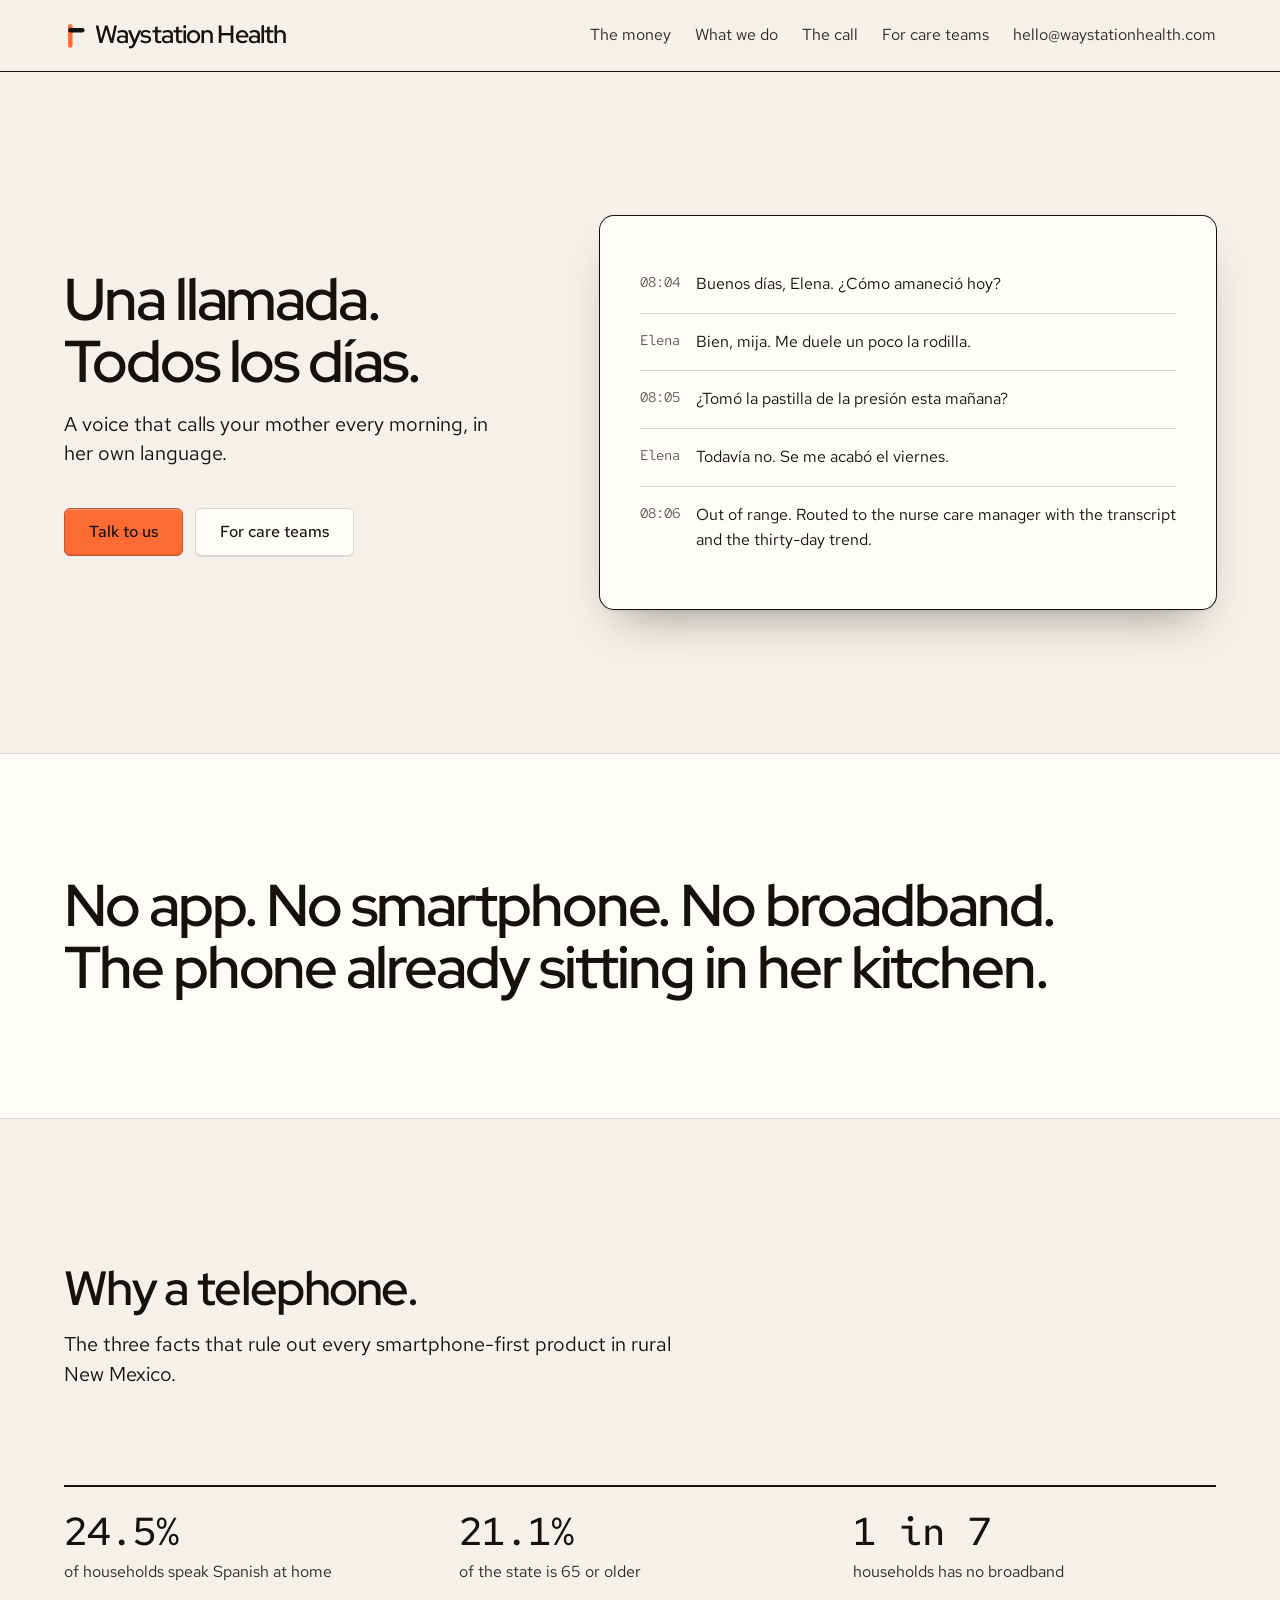
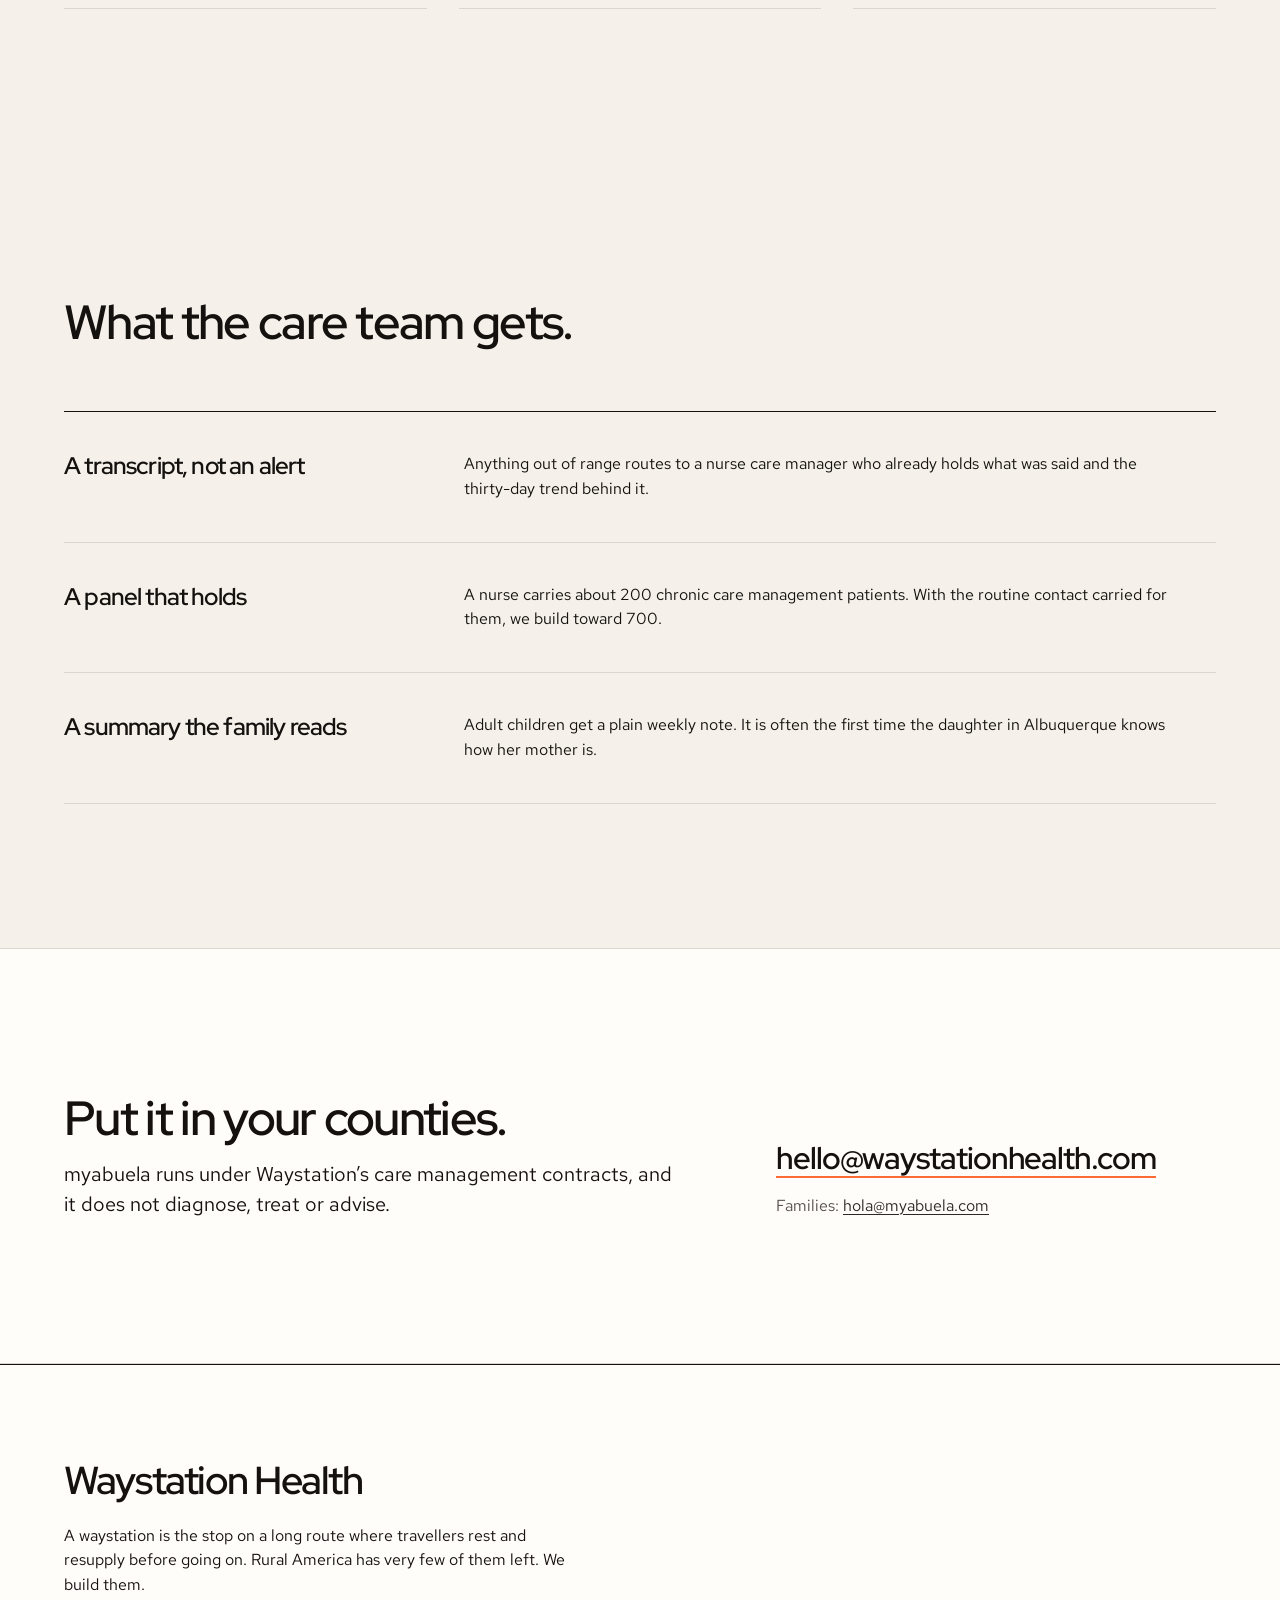
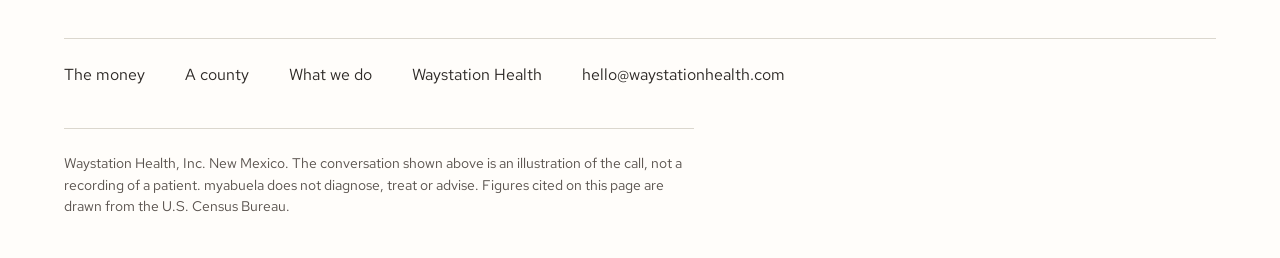
==== myabuela.html @ bad21af5 "Waystation Health site" ====
<!doctype html>
<html lang="en">
<head>
<meta charset="utf-8">
<meta name="viewport" content="width=device-width, initial-scale=1">
<title>myabuela &middot; Una llamada. Todos los días.</title>
<meta name="description" content="myabuela calls on an ordinary telephone, in Spanish, every morning, and routes anything out of range to a nurse care manager who already has the transcript.">
<link rel="preconnect" href="https://fonts.googleapis.com">
<link rel="preconnect" href="https://fonts.gstatic.com" crossorigin>
<link href="https://fonts.googleapis.com/css2?family=Red+Hat+Display:wght@600&family=Red+Hat+Text:wght@400;500&family=Red+Hat+Mono:wght@400;500&display=swap" rel="stylesheet">
<link rel="stylesheet" href="./style.css">
<link rel="icon" href="data:image/svg+xml,<svg xmlns='http://www.w3.org/2000/svg' viewBox='0 0 28 30'><rect x='5' y='1' width='5.4' height='29' rx='2.7' fill='%23B2432A'/><rect x='5' y='6' width='20' height='5.2' rx='2.6' fill='%23C98A28'/></svg>">
</head>
<body>

<header class="masthead">
  <div class="container masthead__inner">
    <a class="wordmark" href="index.html">
      <svg width="23" height="25" viewBox="0 0 28 30" aria-hidden="true"><rect x="5" y="1" width="5.4" height="29" rx="2.7" fill="var(--color-accent)"/><rect x="5" y="6" width="20" height="5.2" rx="2.6" fill="var(--color-ink)"/></svg>
      Waystation Health
    </a>
    <nav aria-label="Primary">
      <a href="index.html#money">The money</a>
      <a href="index.html#work">What we do</a>
      <a href="#call">The call</a>
      <a href="#teams">For care teams</a>
      <a href="mailto:hello@waystationhealth.com">hello@waystationhealth.com</a>
    </nav>
  </div>
</header>

<main>

  <section class="section ab-hero">
    <div class="container">
      <div class="case">
        <div class="head">
          <h1>Una llamada.<br>Todos los días.</h1>
          <p class="lead">A voice that calls your mother every morning, in her own language.</p>
          <div class="hero__actions">
            <a class="btn btn--primary" href="mailto:hello@waystationhealth.com">Talk to us</a>
            <a class="btn" href="#teams">For care teams</a>
          </div>
        </div>
        <div class="phone" id="call">
          <div class="phone__line">
            <p class="phone__who">08:04</p>
            <p class="phone__said">Buenos días, Elena. ¿Cómo amaneció hoy?</p>
          </div>
          <div class="phone__line">
            <p class="phone__who">Elena</p>
            <p class="phone__said">Bien, mija. Me duele un poco la rodilla.</p>
          </div>
          <div class="phone__line">
            <p class="phone__who">08:05</p>
            <p class="phone__said">¿Tomó la pastilla de la presión esta mañana?</p>
          </div>
          <div class="phone__line">
            <p class="phone__who">Elena</p>
            <p class="phone__said">Todavía no. Se me acabó el viernes.</p>
          </div>
          <div class="phone__line">
            <p class="phone__who">08:06</p>
            <p class="phone__said">Out of range. Routed to the nurse care manager with the transcript and the thirty-day trend.</p>
          </div>
        </div>
      </div>
    </div>
  </section>

  <section class="section section--tight section--paper2">
    <div class="container">
      <p class="statement">No app. No smartphone. No broadband. The phone already sitting in her kitchen.</p>
    </div>
  </section>

  <section class="section" id="teams">
    <div class="container">
      <div class="head">
        <h2>Why a telephone.</h2>
        <p class="lead">The three facts that rule out every smartphone-first product in rural New Mexico.</p>
      </div>
      <div class="section__body">
        <div class="creds creds--figures">
          <div><span class="fig">24.5%</span> of households speak Spanish at home</div>
          <div><span class="fig">21.1%</span> of the state is 65 or older</div>
          <div><span class="fig">1 in 7</span> households has no broadband</div>
        </div>
      </div>
    </div>
  </section>

  <section class="section">
    <div class="container">
      <div class="head">
        <h2>What the care team gets.</h2>
      </div>
      <div class="section__body">
        <div class="rows">
          <div class="rows__row">
            <h3>A transcript, not an alert</h3>
            <p>Anything out of range routes to a nurse care manager who already holds what was said and the thirty-day trend behind it.</p>
          </div>
          <div class="rows__row">
            <h3>A panel that holds</h3>
            <p>A nurse carries about 200 chronic care management patients. With the routine contact carried for them, we build toward 700.</p>
          </div>
          <div class="rows__row">
            <h3>A summary the family reads</h3>
            <p>Adult children get a plain weekly note. It is often the first time the daughter in Albuquerque knows how her mother is.</p>
          </div>
        </div>
      </div>
    </div>
  </section>

  <section class="section section--paper2 close">
    <div class="container">
      <div class="close__top">
        <div class="head">
          <h2>Put it in your counties.</h2>
          <p class="lead">myabuela runs under Waystation&rsquo;s care management contracts, and it does not diagnose, treat or advise.</p>
        </div>
        <div>
          <a class="mailto" href="mailto:hello@waystationhealth.com">hello@waystationhealth.com</a>
          <p class="also">Families: <a href="mailto:hola@myabuela.com">hola@myabuela.com</a></p>
        </div>
      </div>
    </div>
  </section>

</main>

<footer class="mast">
  <div class="container">
    <p class="mast__name">Waystation Health</p>
    <p class="mast__meaning">A waystation is the stop on a long route where travellers rest and resupply before going on. Rural America has very few of them left. We build them.</p>
    <div class="mast__links">
      <a href="index.html#money">The money</a>
      <a href="index.html#county">A county</a>
      <a href="index.html#work">What we do</a>
      <a href="index.html">Waystation Health</a>
      <a href="mailto:hello@waystationhealth.com">hello@waystationhealth.com</a>
    </div>
    <p class="mast__legal">Waystation Health, Inc. New Mexico. The conversation shown above is an illustration of the call, not a recording of a patient. myabuela does not diagnose, treat or advise. Figures cited on this page are drawn from the U.S. Census Bureau.</p>
  </div>
</footer>

</body>
</html>
---- style.css ----
/* Hallmark · shape: Marquee Hero · genre: modern-minimal · theme: Furrow (deal 3/3, seed rural-health-company-staffs-19d2·b29e5651·2026-10-29·r0) · redesign: full
 * hero: Poster · nav: masthead · footer: mast · imagery: none, the generated survey map carries the page · signature: the survey map of the service area, hubs pinned, drawn on a canvas
 * axes: light/grotesk-sans/warm · posture: committed · contrast: pass · fold: pass · draw: 892a56 · v2.0.0 */
/* Hallmark · pre-emit critique: P4 H4 E3 S4 R4 V4 · weakest: E, the page states figures it cannot show a picture of, so the map and the notebook card do the showing and every figure carries its unit */
/* Hallmark · dropped #what, #how, #why, #who, #care, #contact, #arms, #sky · in-page anchors for sections 8 recomposed away; every destination they led to is on the page under #money, #county, #work · no external link, form, handler or test hook was dropped */
/* Hallmark · reworded "Three capabilities, one patient." to "What we actually do." · 54 and F26 named it (an eyebrow pattern ending on a stub) · the flywheel heads "Contracts fund the deployment / Deployment builds a panel / Care management bills the panel / Technology multiplies it" dropped whole · 54 names the 01/02/03 label run above them */
@import url("./tokens.css");
@import url("./base.css");

/* ---------- canvas ---------- */
.container { max-width: var(--container); margin-inline: auto; padding-inline: var(--gutter); }

/* ---------- masthead ---------- */
.masthead { border-bottom: var(--rule-hair) solid var(--color-ink); background: var(--color-paper); }
.masthead__inner { display: flex; align-items: center; justify-content: space-between;
  gap: var(--space-lg); padding-block: var(--space-md); flex-wrap: wrap; }
.wordmark { display: inline-flex; align-items: center; gap: var(--space-xs);
  font-family: var(--font-display); font-weight: var(--display-weight); font-size: var(--text-xl);
  letter-spacing: var(--tracking-display); color: var(--color-ink); text-decoration: none; }
.wordmark svg { display: block; }
.masthead nav { display: flex; align-items: center; gap: var(--space-lg); flex-wrap: wrap; }
.masthead nav a { font-size: var(--text-md); color: var(--color-ink-2); text-decoration: none;
  text-underline-offset: 4px; }
.masthead nav a:hover { text-decoration: underline; }

/* ---------- controls ---------- */
.btn { display: inline-flex; align-items: center; justify-content: center; min-height: 48px;
  padding-inline: var(--space-lg); border: var(--rule-hair) solid var(--color-rule);
  border-radius: var(--radius-pill); font-family: var(--font-body); font-size: var(--text-md);
  font-weight: 500; text-decoration: none; white-space: nowrap;
  background: var(--color-paper-2); color: var(--color-ink);
  box-shadow: inset 0 1px 0 var(--color-sheet), 0 1px 1px var(--color-rule);
  transition: background-color var(--dur-short) var(--ease-out), box-shadow var(--dur-short) var(--ease-out); }
.btn:hover { background: var(--color-paper-3); }
.btn:active { transform: translateY(1px); }
.btn--primary { background: var(--color-accent); color: var(--color-accent-ink);
  border-color: color-mix(in oklab, var(--color-accent) 78%, var(--color-ink));
  box-shadow: inset 0 1px 0 color-mix(in oklab, var(--color-sheet) 32%, transparent),
              inset 0 -1px 0 color-mix(in oklab, var(--color-ink) 10%, transparent); }
.btn--primary:hover { background: color-mix(in oklab, var(--color-accent) 88%, var(--color-ink)); }

/* ---------- hero: Poster over the survey map ---------- */
.hero { position: relative; min-height: 94dvh; display: flex; align-items: flex-end;
  overflow: hidden; border-bottom: var(--rule-hair) solid var(--color-ink); }
.hero__map { position: absolute; inset: 0; width: 100%; height: 100%; display: block; z-index: 1; }
.hero__scrim { position: absolute; inset: 0; z-index: 2; pointer-events: none;
  background: linear-gradient(to top,
    color-mix(in oklab, var(--color-paper) 94%, transparent) 0%,
    color-mix(in oklab, var(--color-paper) 72%, transparent) 34%,
    transparent 62%); }
.hero__body { position: relative; z-index: 3; width: 100%; padding-block: var(--space-3xl) var(--space-4xl); }
.hero h1 { max-width: 14ch; overflow-wrap: break-word; min-width: 0; margin: 0; }
.hero .lead { max-width: 40ch; margin-top: var(--space-md); }
.hero__actions { display: flex; gap: var(--space-sm); margin-top: var(--space-xl); flex-wrap: wrap; }

/* ---------- sections ---------- */
.section { padding-block: var(--section-gap); }
.section--tight { padding-block: var(--section-gap-s); }
.section--paper2 { background: var(--color-paper-2); border-block: var(--rule-hair) solid var(--color-rule); }
.head { max-width: 46rem; }
.head h2 { margin: 0; overflow-wrap: break-word; min-width: 0; }
.head .lead { margin-top: var(--space-md); }
.section__body { margin-top: var(--space-2xl); }

/* ---------- index: the money ---------- */
.index { border-top: var(--rule-hair) solid var(--color-ink); }
.index__row { display: grid; grid-template-columns: minmax(0, 7fr) minmax(0, 2fr) minmax(0, 3fr);
  gap: var(--space-lg); align-items: baseline; padding-block: var(--space-lg);
  border-bottom: var(--rule-hair) solid var(--color-rule); }
.index__row h3 { font-size: var(--text-title); margin: 0; }
.index__row .amount { font-family: var(--font-outlier); font-variant-numeric: tabular-nums;
  font-size: var(--text-lg); font-weight: 500; color: var(--color-ink); }
.index__row .state { font-size: var(--text-sm); color: var(--color-muted); }
.index__total { display: grid; grid-template-columns: minmax(0, 7fr) minmax(0, 5fr);
  gap: var(--space-lg); align-items: baseline; padding-top: var(--space-lg);
  border-top: 2px solid var(--color-ink); }
.index__total .amount { font-family: var(--font-outlier); font-variant-numeric: tabular-nums;
  font-size: var(--text-2xl); font-weight: 500; }
.index__total p { margin: 0; }

/* ---------- statement ---------- */
.statement { font-family: var(--font-display); font-weight: var(--display-weight);
  font-size: var(--text-display-s); line-height: 1.05; letter-spacing: var(--tracking-display);
  max-width: 34ch; margin: 0; color: var(--color-ink); text-wrap: balance;
  overflow-wrap: break-word; min-width: 0; }

/* ---------- the notebook card ---------- */
.case { display: grid; grid-template-columns: minmax(0, 5fr) minmax(0, 7fr);
  gap: var(--space-3xl); align-items: center; }
.entry { border-radius: var(--radius-entry); background: var(--color-paper-2);
  box-shadow: 0 0 0 1px var(--color-ink), var(--shadow-lift); overflow: hidden; }
.entry__head { display: flex; align-items: baseline; justify-content: space-between;
  gap: var(--space-md); padding: var(--space-lg); background: var(--color-ink); color: var(--color-paper); }
.entry__head h3 { margin: 0; font-size: var(--text-title); color: var(--color-paper); }
.entry__head .when { font-family: var(--font-outlier); font-variant-numeric: tabular-nums;
  font-size: var(--text-sm); color: var(--color-paper-3); }
.entry__grid { display: grid; grid-template-columns: repeat(2, minmax(0, 1fr));
  background:
    linear-gradient(var(--color-grid) 1px, transparent 1px) 0 0 / 8px 8px,
    linear-gradient(90deg, var(--color-grid) 1px, transparent 1px) 0 0 / 8px 8px,
    var(--color-paper-2); }
.entry__cell { padding: var(--space-lg); border-right: 1px solid var(--color-ink);
  border-bottom: 1px solid var(--color-ink); }
.entry__cell:nth-child(2n) { border-right: 0; }
.entry__cell:nth-last-child(-n+2) { border-bottom: 0; }
.entry__cell dt { font-size: var(--text-sm); color: var(--color-muted); margin: 0 0 var(--space-2xs); }
.entry__cell dd { margin: 0; font-family: var(--font-outlier); font-variant-numeric: tabular-nums;
  font-size: var(--text-2xl); font-weight: 500; color: var(--color-ink); line-height: 1.1; }
.entry__cell dd .unit { font-family: var(--font-body); font-size: var(--text-sm);
  font-weight: 400; color: var(--color-muted); }

/* ---------- rows: what we do ---------- */
.rows { border-top: var(--rule-hair) solid var(--color-ink); }
.rows__row { display: grid; grid-template-columns: minmax(0, 4fr) minmax(0, 8fr);
  gap: var(--space-lg); padding-block: var(--space-xl);
  border-bottom: var(--rule-hair) solid var(--color-rule); }
.rows__row h3 { margin: 0; font-size: var(--text-title); }
.rows__row p { margin: 0; }

/* ---------- close ---------- */
.close__top { display: grid; grid-template-columns: minmax(0, 7fr) minmax(0, 5fr);
  gap: var(--space-3xl); align-items: end; }
.close .mailto { display: inline-block; margin-top: var(--space-xl);
  font-family: var(--font-display); font-weight: var(--display-weight);
  font-size: var(--text-2xl); letter-spacing: var(--tracking-display); line-height: 1.1;
  color: var(--color-ink); text-decoration: none;
  border-bottom: 2px solid var(--color-accent);
  overflow-wrap: anywhere; word-break: break-word; min-width: 0; max-width: 100%; }
.close .mailto:hover { border-bottom-color: var(--color-ink); }
.creds { display: grid; grid-template-columns: repeat(3, minmax(0, 1fr));
  gap: 0 var(--gap-columns); margin-top: var(--space-3xl);
  border-top: 2px solid var(--color-ink); }
.creds div { padding-block: var(--space-lg); min-height: 112px;
  border-bottom: var(--rule-hair) solid var(--color-rule);
  font-size: var(--text-title); font-family: var(--font-display);
  font-weight: var(--display-weight); letter-spacing: var(--tracking-display);
  line-height: 1.1; color: var(--color-ink); overflow-wrap: break-word; min-width: 0; }

/* ---------- footer: mast ---------- */
.mast { border-top: var(--rule-hair) solid var(--color-ink); padding-block: var(--space-3xl) var(--space-xl);
  background: var(--color-paper-2); }
.mast__name { font-family: var(--font-display); font-weight: var(--display-weight);
  font-size: var(--text-3xl); letter-spacing: var(--tracking-display); line-height: 1;
  margin: 0 0 var(--space-lg); color: var(--color-ink); }
.mast__links { display: flex; flex-wrap: wrap; gap: var(--space-lg) var(--space-xl);
  padding-top: var(--space-lg); border-top: var(--rule-hair) solid var(--color-rule); }
.mast__links a { font-size: var(--text-md); color: var(--color-ink-2); text-decoration: none; }
.mast__links a:hover { text-decoration: underline; }
.mast__meaning { max-width: 46ch; margin: 0 0 var(--space-xl); }
.mast__legal { margin-top: var(--space-xl); padding-top: var(--space-lg);
  border-top: var(--rule-hair) solid var(--color-rule);
  font-size: var(--text-sm); color: var(--color-muted); max-width: 70ch; }

/* ---------- myabuela ---------- */
.ab-hero { padding-block: var(--space-4xl) var(--section-gap); }
.ab-hero h1 { font-size: var(--text-display-s); overflow-wrap: break-word; min-width: 0; }
.ab-hero .hero__actions { display: flex; gap: var(--space-sm);
  margin-top: var(--space-xl); flex-wrap: wrap; }
.creds--figures div { font-size: var(--text-md); font-family: var(--font-body);
  font-weight: 400; letter-spacing: normal; line-height: 1.5; color: var(--color-ink-2); }
.creds--figures .fig { display: block; font-family: var(--font-outlier);
  font-variant-numeric: tabular-nums; font-size: var(--text-3xl); font-weight: 500;
  line-height: 1.05; color: var(--color-ink); margin-bottom: var(--space-xs); }
.also { margin-top: var(--space-md); font-size: var(--text-md); color: var(--color-muted); }
.also a { color: var(--color-ink-2); overflow-wrap: anywhere; }
.phone { border-radius: var(--radius-entry); background: var(--color-paper-2);
  box-shadow: 0 0 0 1px var(--color-ink), var(--shadow-lift); padding: var(--space-xl); }
.phone__line { display: grid; grid-template-columns: auto minmax(0, 1fr); gap: var(--space-md);
  padding-block: var(--space-md); border-bottom: var(--rule-hair) solid var(--color-rule); }
.phone__line:last-child { border-bottom: 0; }
.phone__who { font-family: var(--font-outlier); font-size: var(--text-sm);
  color: var(--color-muted); white-space: nowrap; }
.phone__said { margin: 0; color: var(--color-ink); }

/* ---------- responsive ---------- */
@media (max-width: 68rem) {
  .close .mailto { font-size: var(--text-xl); }
}
@media (max-width: 60rem) {
  .case { grid-template-columns: minmax(0, 1fr); gap: var(--space-2xl); }
  .close__top { grid-template-columns: minmax(0, 1fr); gap: var(--space-xl); align-items: start; }
  .close .mailto { font-size: var(--text-xl); }
  .creds { grid-template-columns: minmax(0, 1fr); margin-top: var(--space-2xl); }
  .creds div { min-height: 0; font-size: var(--text-lg); }
  .index__row { grid-template-columns: minmax(0, 1fr); gap: var(--space-2xs); }
  .index__total { grid-template-columns: minmax(0, 1fr); }
  .rows__row { grid-template-columns: minmax(0, 1fr); gap: var(--space-sm); }
  .hero { min-height: auto; }
  .hero__body { padding-block: var(--space-4xl) var(--space-3xl); }
}
@media (max-width: 40rem) {
  .close .mailto { font-size: var(--text-lg); }
  .statement { font-size: var(--text-section); }
  .entry__grid { grid-template-columns: minmax(0, 1fr); }
  .entry__cell { border-right: 0; }
  .entry__cell:nth-last-child(-n+2) { border-bottom: 1px solid var(--color-ink); }
  .entry__cell:last-child { border-bottom: 0; }
  .masthead__inner { justify-content: flex-start; }
}
@media (prefers-reduced-motion: reduce) {
  .btn { transition: none; }
}
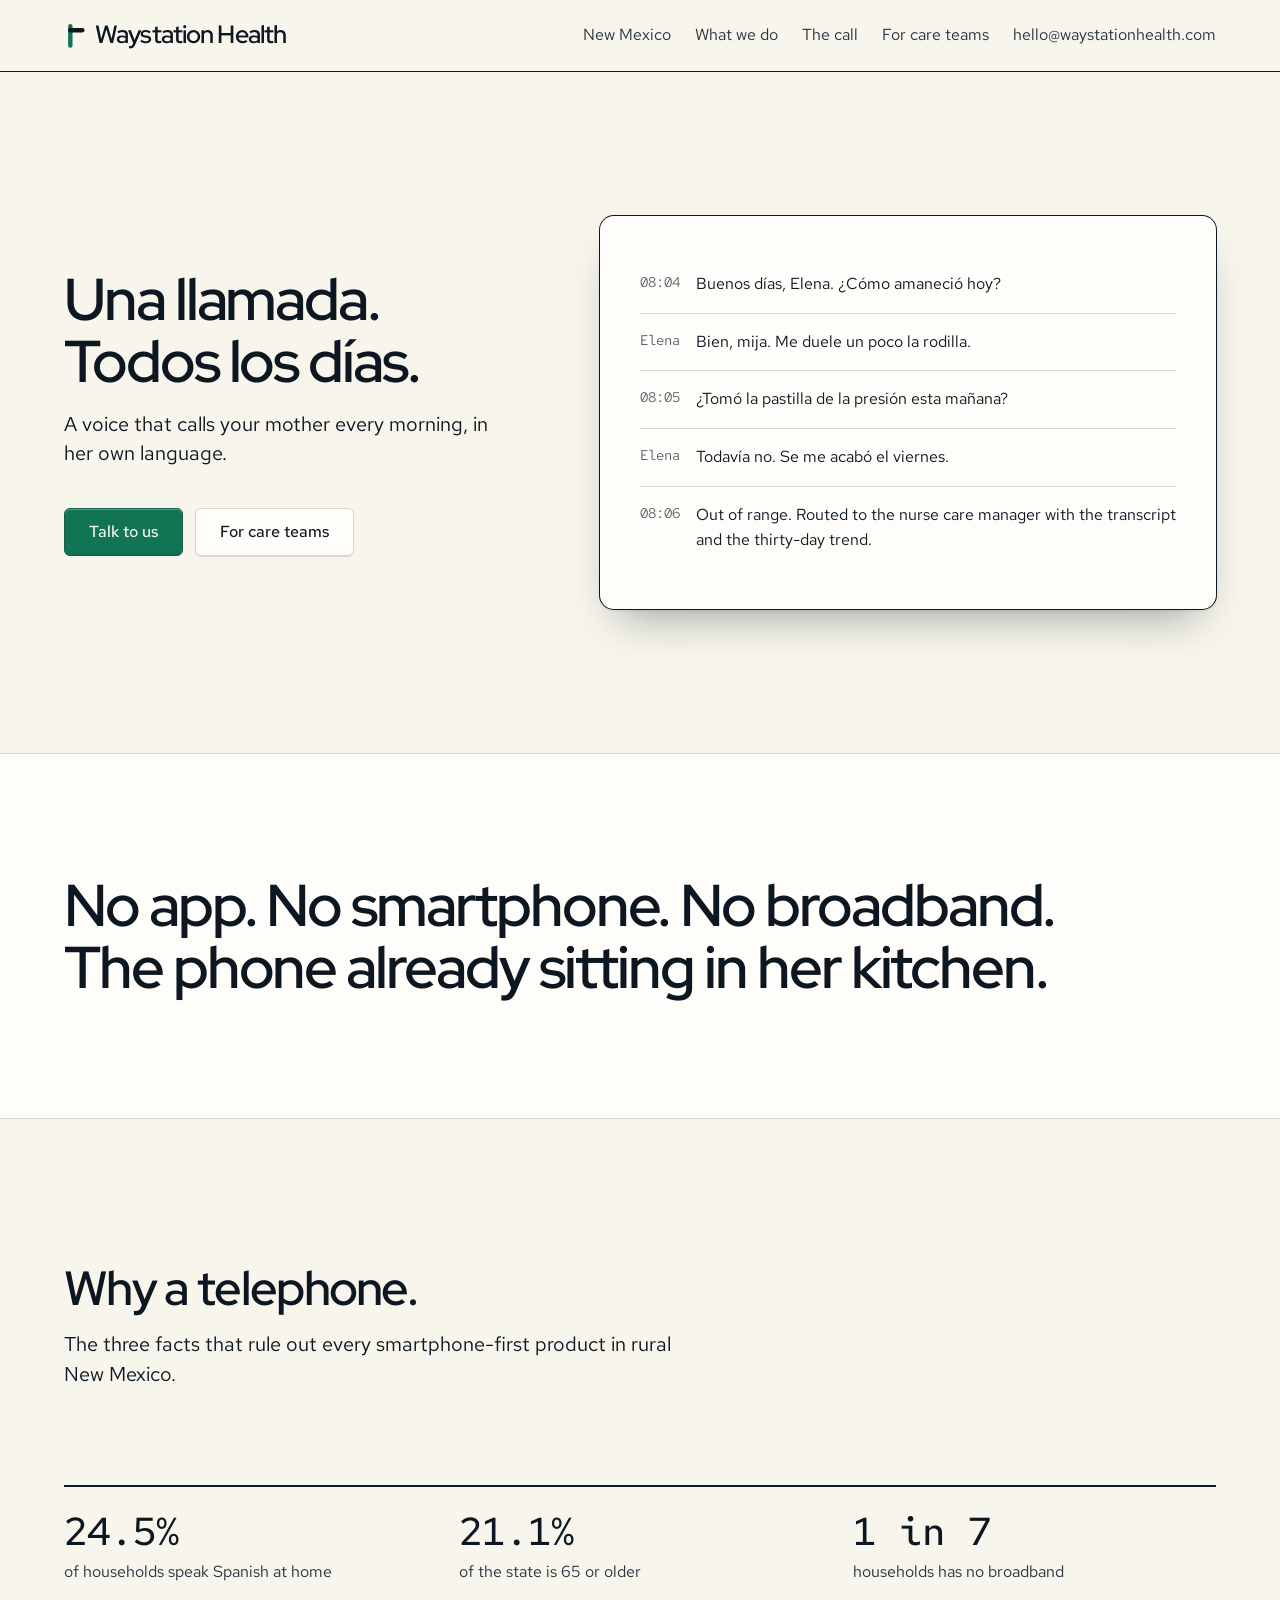
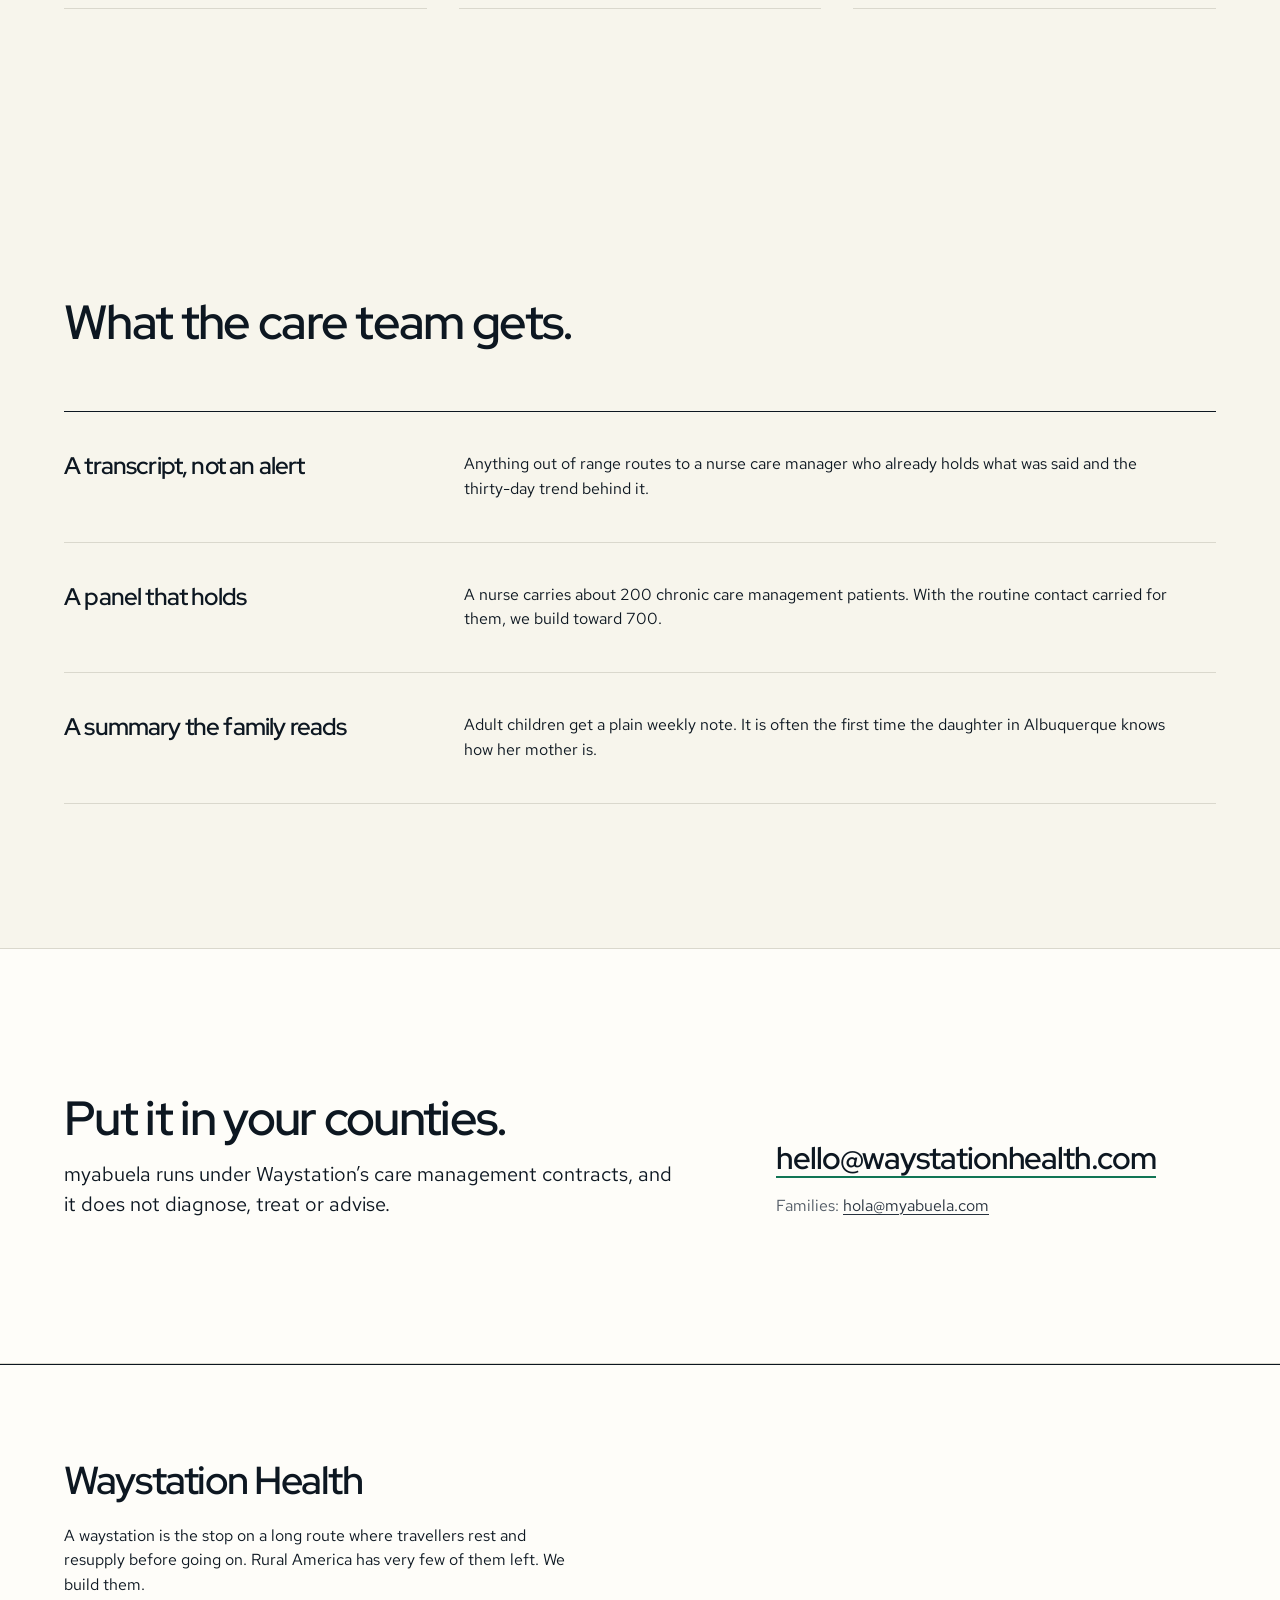
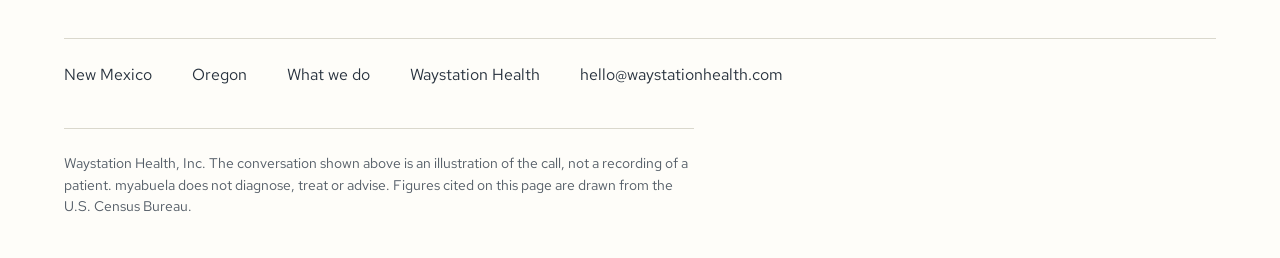
==== commit 1ac1087e: "Modify navigation and footer content in myabuela.html Updated navigation links and footer legal text" ====
--- a/myabuela.html
+++ b/myabuela.html
@@ -20,7 +20,7 @@
       Waystation Health
     </a>
     <nav aria-label="Primary">
-      <a href="index.html#money">The money</a>
+      <a href="new-mexico.html">New Mexico</a>
       <a href="index.html#work">What we do</a>
       <a href="#call">The call</a>
       <a href="#teams">For care teams</a>
@@ -136,13 +136,13 @@
     <p class="mast__name">Waystation Health</p>
     <p class="mast__meaning">A waystation is the stop on a long route where travellers rest and resupply before going on. Rural America has very few of them left. We build them.</p>
     <div class="mast__links">
-      <a href="index.html#money">The money</a>
-      <a href="index.html#county">A county</a>
+      <a href="new-mexico.html">New Mexico</a>
+      <a href="oregon.html">Oregon</a>
       <a href="index.html#work">What we do</a>
       <a href="index.html">Waystation Health</a>
       <a href="mailto:hello@waystationhealth.com">hello@waystationhealth.com</a>
     </div>
-    <p class="mast__legal">Waystation Health, Inc. New Mexico. The conversation shown above is an illustration of the call, not a recording of a patient. myabuela does not diagnose, treat or advise. Figures cited on this page are drawn from the U.S. Census Bureau.</p>
+    <p class="mast__legal">Waystation Health, Inc. The conversation shown above is an illustration of the call, not a recording of a patient. myabuela does not diagnose, treat or advise. Figures cited on this page are drawn from the U.S. Census Bureau.</p>
   </div>
 </footer>
 
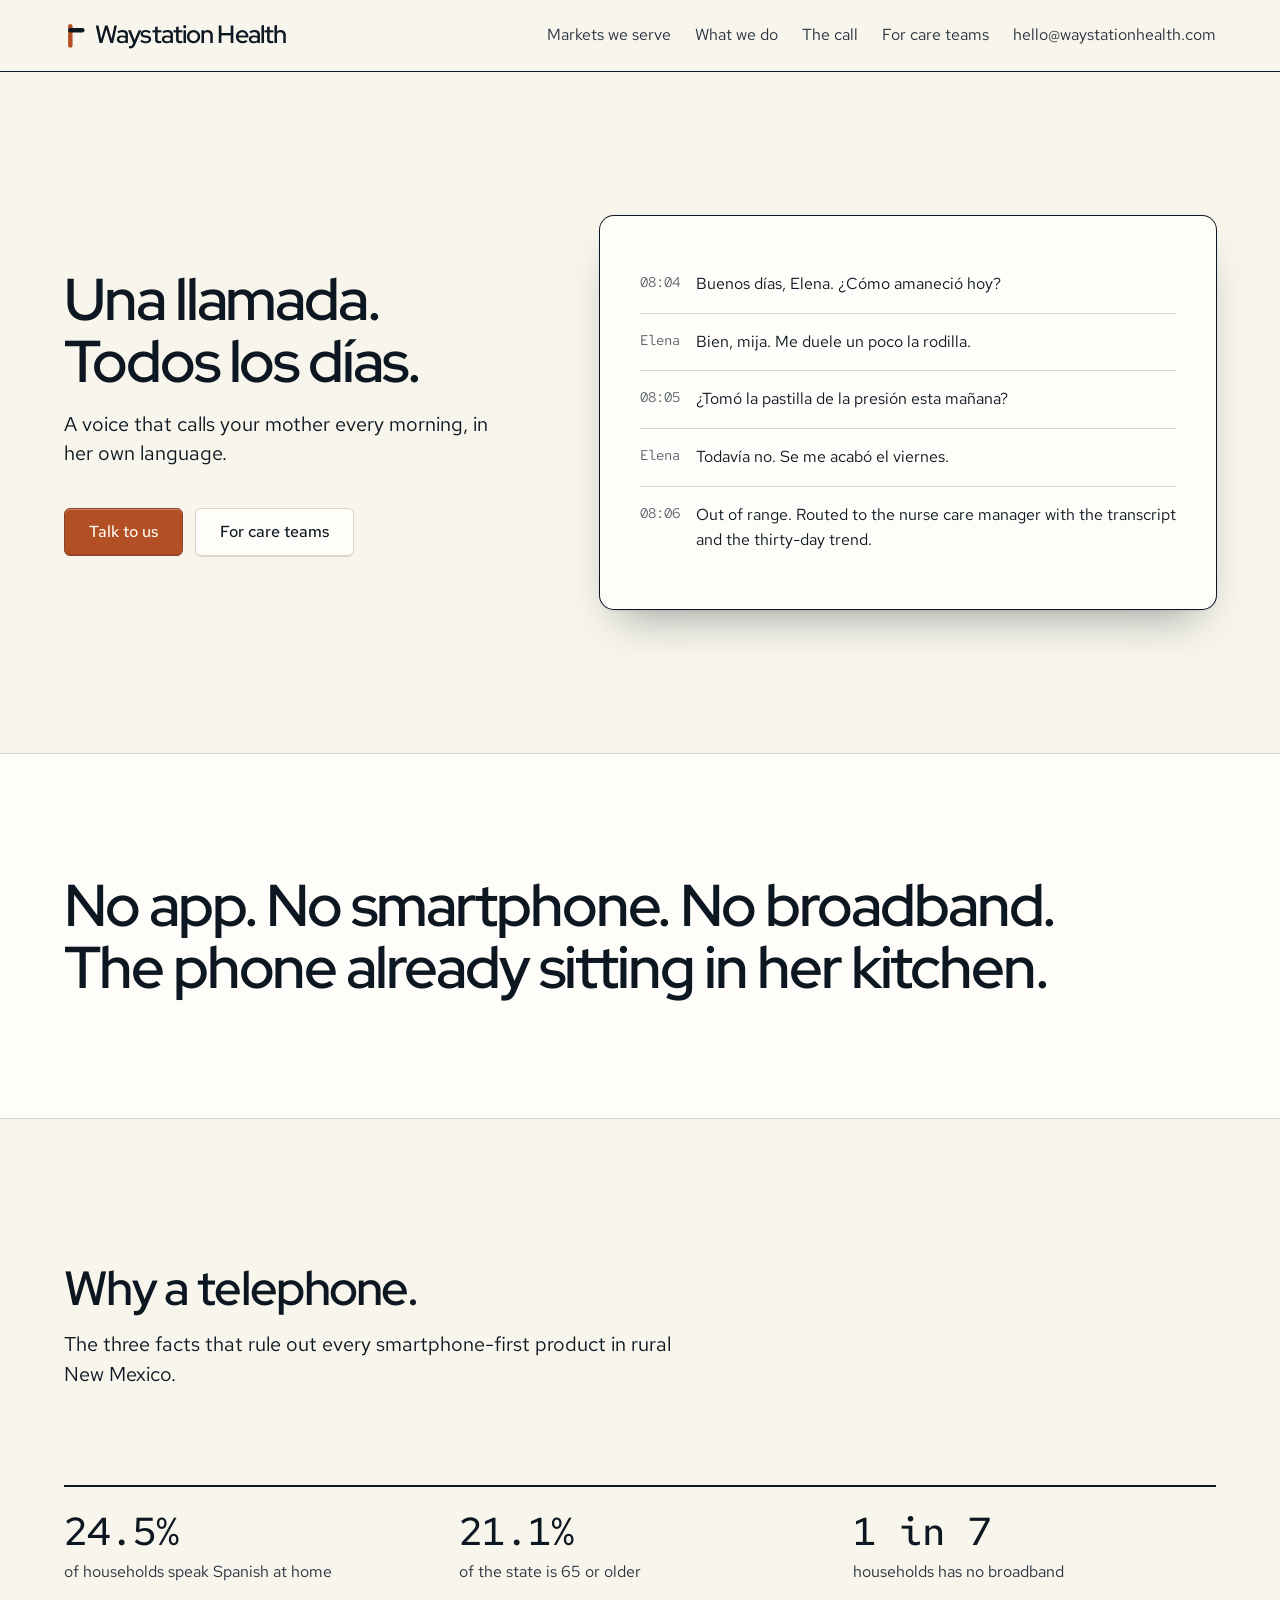
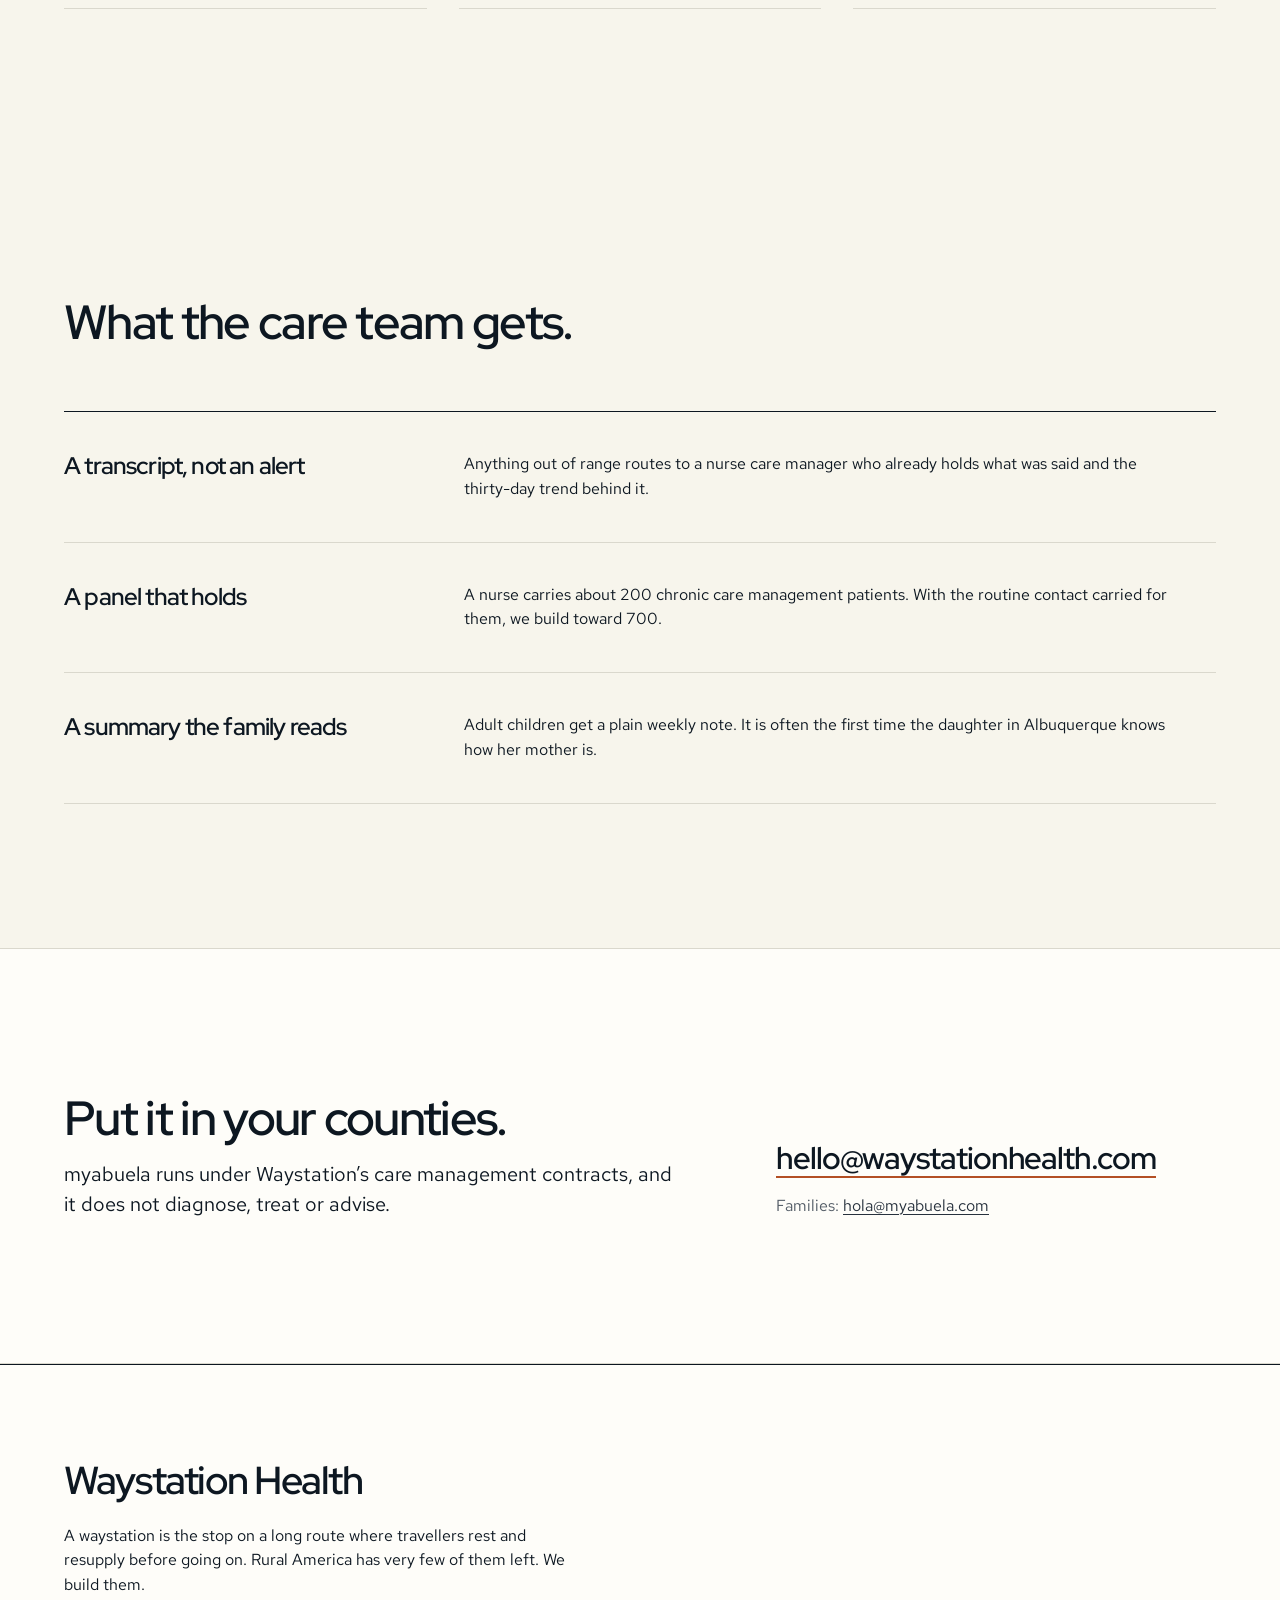
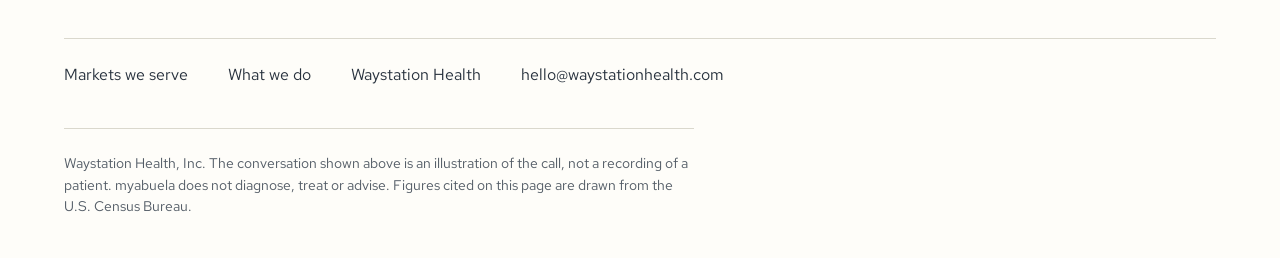
==== commit 7865fa0e: "Lead with what the company does, and put the states in tabs The page opened on two states and read a" ====
--- a/myabuela.html
+++ b/myabuela.html
@@ -20,7 +20,7 @@
       Waystation Health
     </a>
     <nav aria-label="Primary">
-      <a href="new-mexico.html">New Mexico</a>
+      <a href="index.html#markets">Markets we serve</a>
       <a href="index.html#work">What we do</a>
       <a href="#call">The call</a>
       <a href="#teams">For care teams</a>
@@ -136,8 +136,7 @@
     <p class="mast__name">Waystation Health</p>
     <p class="mast__meaning">A waystation is the stop on a long route where travellers rest and resupply before going on. Rural America has very few of them left. We build them.</p>
     <div class="mast__links">
-      <a href="new-mexico.html">New Mexico</a>
-      <a href="oregon.html">Oregon</a>
+      <a href="index.html#markets">Markets we serve</a>
       <a href="index.html#work">What we do</a>
       <a href="index.html">Waystation Health</a>
       <a href="mailto:hello@waystationhealth.com">hello@waystationhealth.com</a>
--- a/style.css
+++ b/style.css
@@ -200,3 +200,51 @@
 @media (prefers-reduced-motion: reduce) {
   .btn { transition: none; }
 }
+
+/* ---------- markets: the states, in tabs ---------- */
+.tabs { margin-top: var(--space-xl); }
+.tablist { display: flex; flex-wrap: wrap; gap: var(--space-2xs);
+  border-bottom: 2px solid var(--color-ink); }
+.tablist button { font-family: var(--font-display); font-weight: var(--display-weight);
+  letter-spacing: var(--tracking-display); font-size: var(--text-md);
+  color: var(--color-muted); background: transparent; cursor: pointer;
+  border: var(--rule-hair) solid transparent; border-bottom: 0;
+  border-radius: var(--radius-pill) var(--radius-pill) 0 0;
+  padding: var(--space-sm) var(--space-md); margin-bottom: -2px;
+  transition: color var(--dur-micro) var(--ease-out),
+              background var(--dur-micro) var(--ease-out); }
+.tablist button:hover { color: var(--color-ink); background: var(--color-paper-3); }
+.tablist button[aria-selected="true"] { color: var(--color-ink);
+  background: var(--color-paper-2); border-color: var(--color-ink);
+  border-bottom: 2px solid var(--color-paper-2); }
+.market { padding-top: var(--space-2xl); }
+.market[hidden] { display: none; }
+.market .head h3 { font-family: var(--font-display); font-weight: var(--display-weight);
+  font-size: var(--text-section); letter-spacing: var(--tracking-display);
+  line-height: 1.04; margin: 0 0 var(--space-md); color: var(--color-ink);
+  text-wrap: balance; }
+.stance { display: inline-block; margin-bottom: var(--space-md);
+  font-family: var(--font-outlier); font-size: var(--text-xs);
+  padding: var(--space-3xs) var(--space-xs); border-radius: var(--radius-pill);
+  border: var(--rule-hair) solid var(--color-rule); color: var(--color-muted);
+  background: var(--color-paper-3); }
+.stance--live { color: var(--color-accent); background: var(--color-accent-soft);
+  border-color: var(--color-accent); }
+.sources { margin-top: var(--space-lg); font-size: var(--text-xs);
+  color: var(--color-muted); }
+
+/* the tablist wraps to more than one line here, so a connected edge stops
+   reading as connected. Separate the strip from the panel instead. */
+@media (max-width: 760px) {
+  .tablist { border-bottom: 0; gap: var(--space-xs); padding-bottom: var(--space-md); }
+  .tablist button { border: var(--rule-hair) solid var(--color-rule);
+    border-radius: var(--radius-pill); margin-bottom: 0; }
+  .tablist button[aria-selected="true"] { background: var(--color-ink);
+    color: var(--color-paper); border-color: var(--color-ink); }
+  .market { padding-top: 0; }
+}
+
+/* with no script every panel stays readable, stacked */
+.no-js .tablist { display: none; }
+.no-js .market[hidden] { display: block; }
+.no-js .market { padding-top: var(--space-2xl); }
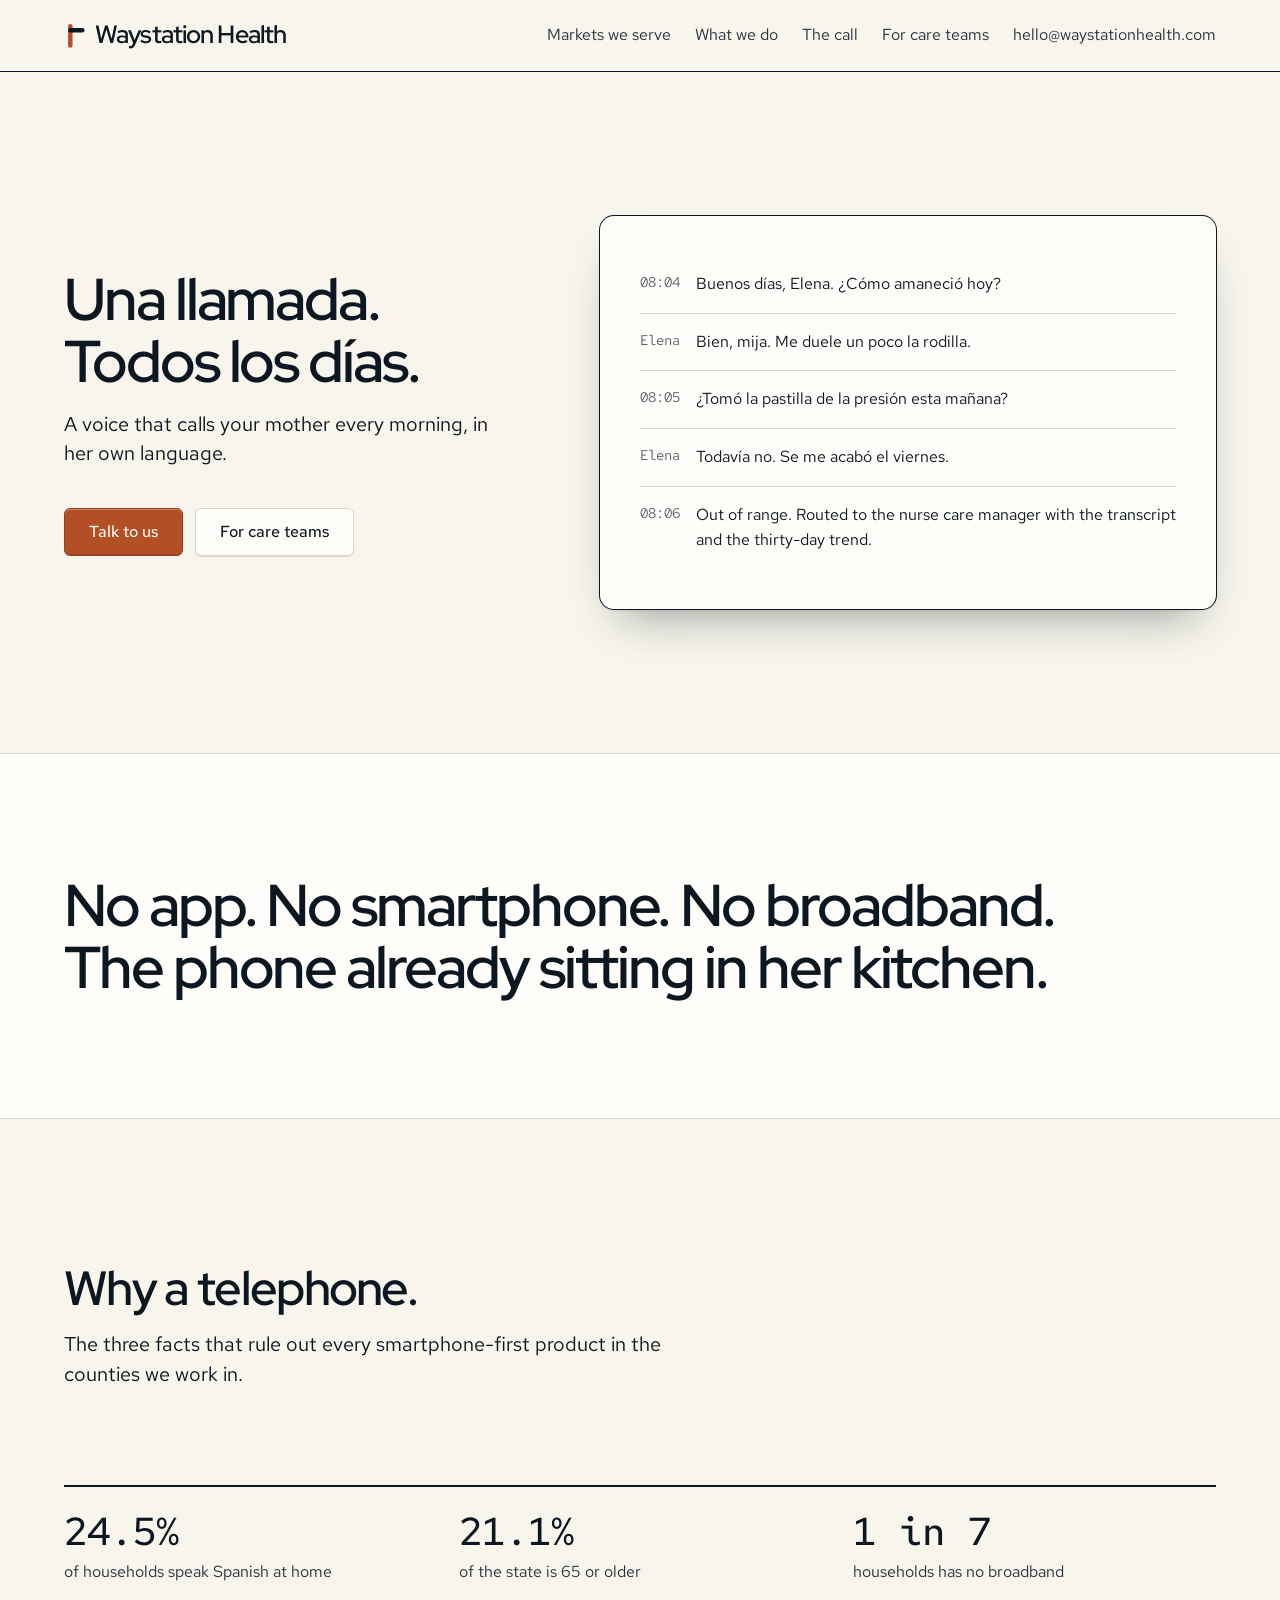
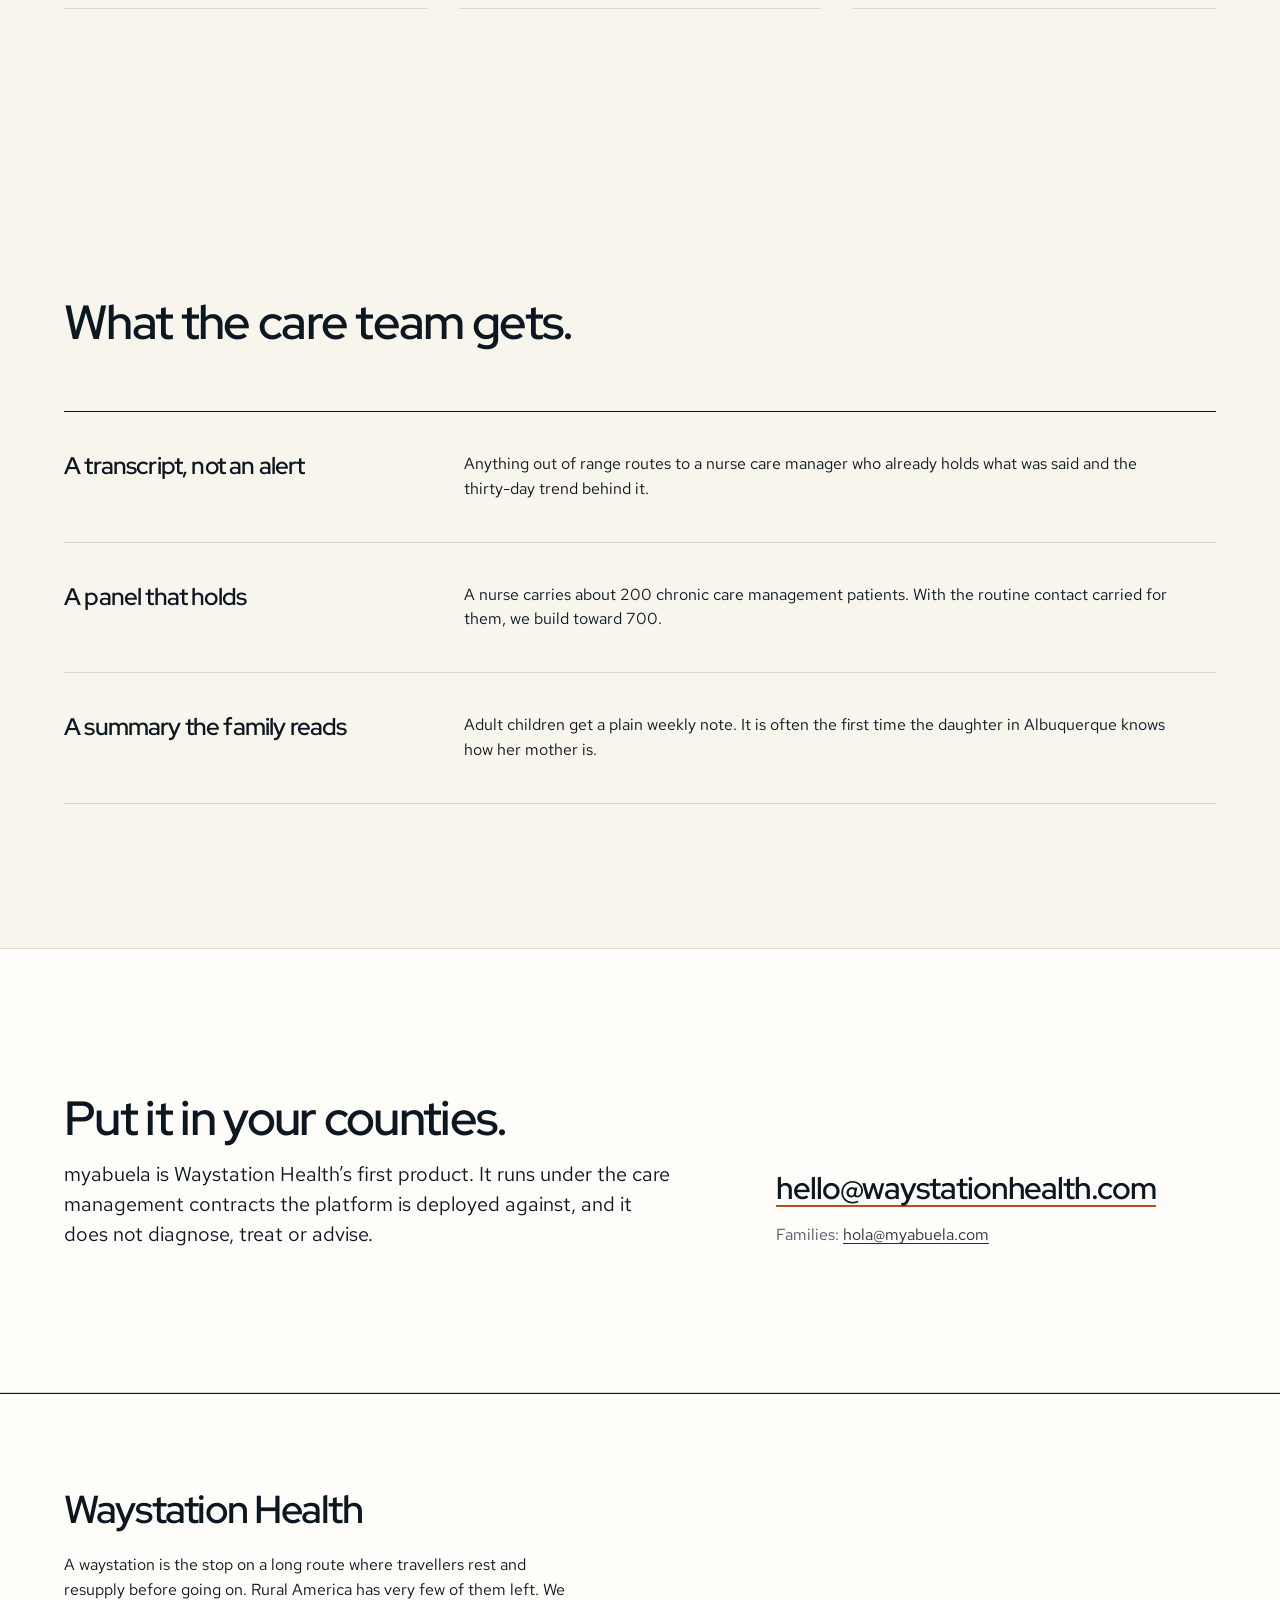
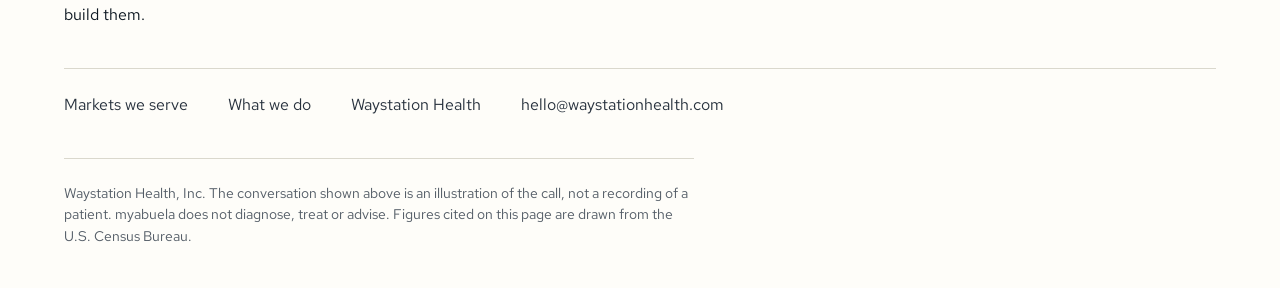
==== commit 3915af61: "Say technology company, not provider The pages read as a services business that happened to own some" ====
--- a/myabuela.html
+++ b/myabuela.html
@@ -78,7 +78,7 @@
     <div class="container">
       <div class="head">
         <h2>Why a telephone.</h2>
-        <p class="lead">The three facts that rule out every smartphone-first product in rural New Mexico.</p>
+        <p class="lead">The three facts that rule out every smartphone-first product in the counties we work in.</p>
       </div>
       <div class="section__body">
         <div class="creds creds--figures">
@@ -119,7 +119,7 @@
       <div class="close__top">
         <div class="head">
           <h2>Put it in your counties.</h2>
-          <p class="lead">myabuela runs under Waystation&rsquo;s care management contracts, and it does not diagnose, treat or advise.</p>
+          <p class="lead">myabuela is Waystation Health&rsquo;s first product. It runs under the care management contracts the platform is deployed against, and it does not diagnose, treat or advise.</p>
         </div>
         <div>
           <a class="mailto" href="mailto:hello@waystationhealth.com">hello@waystationhealth.com</a>
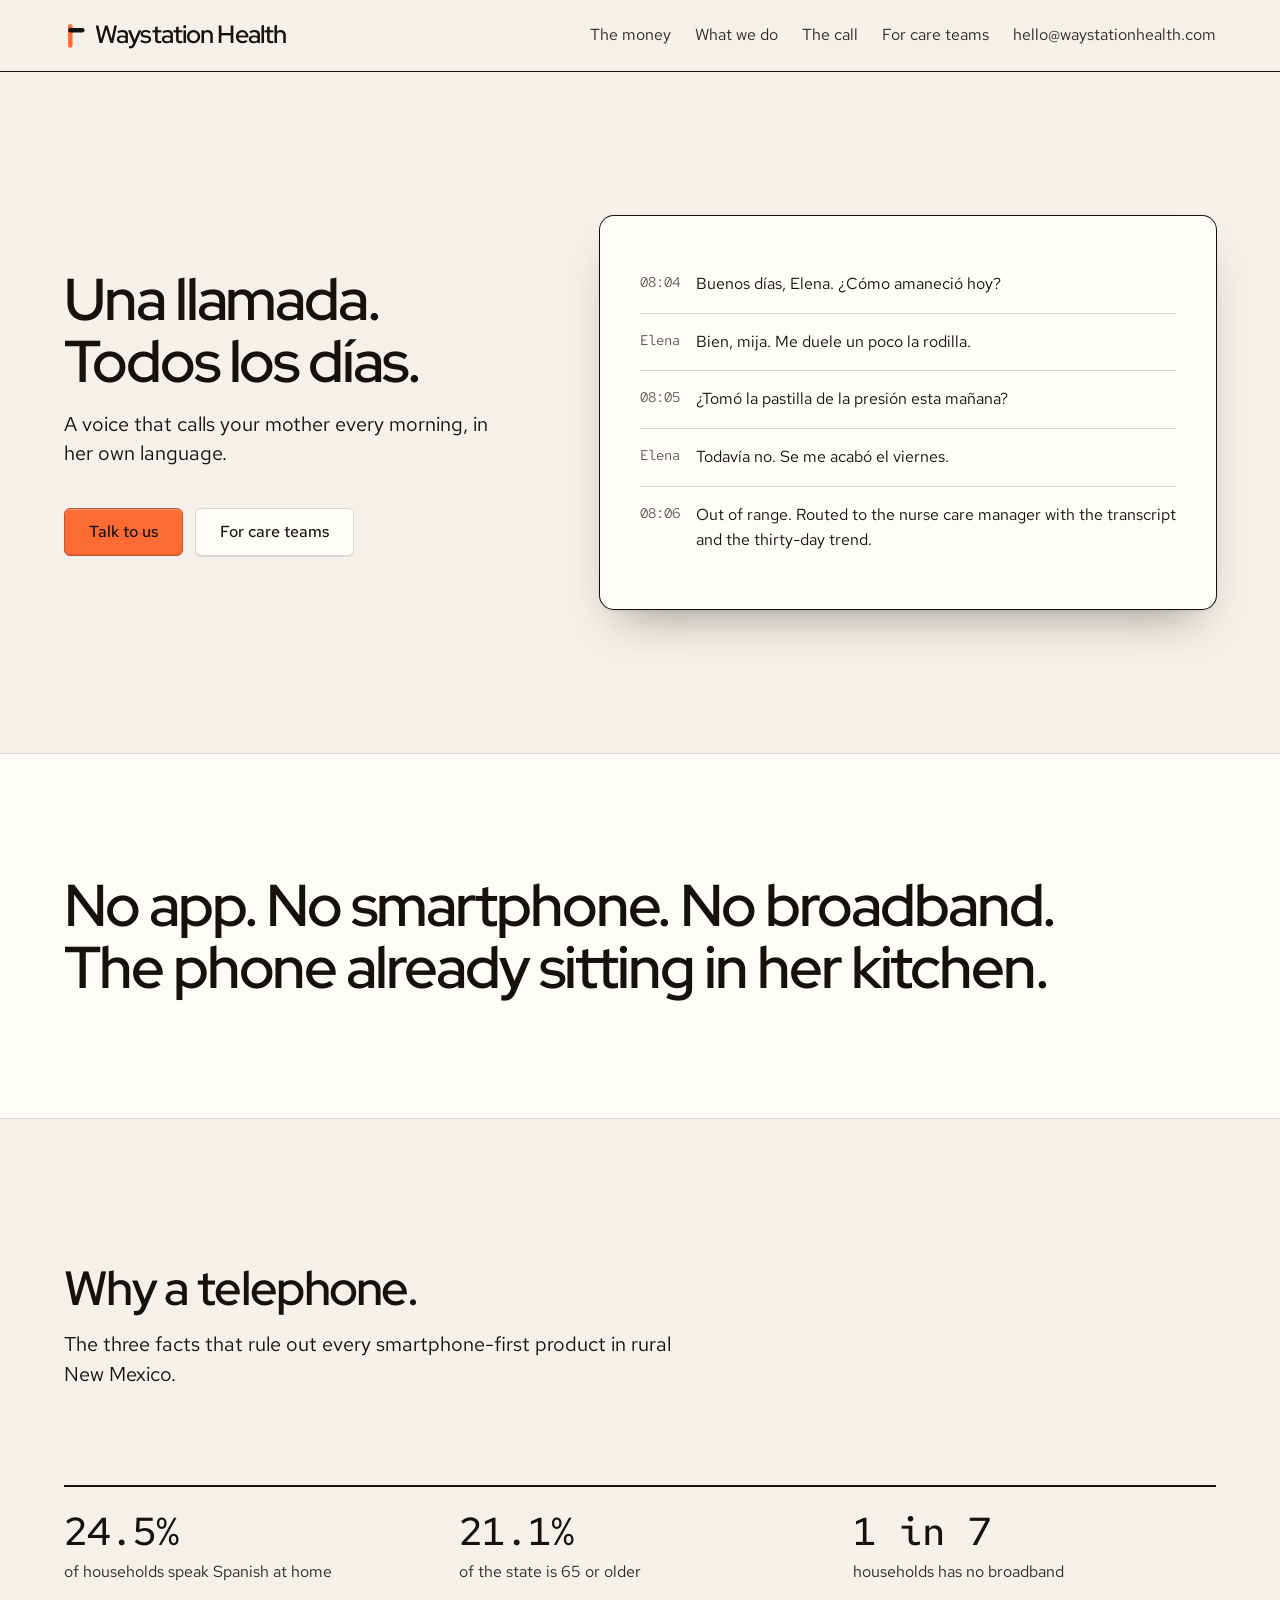
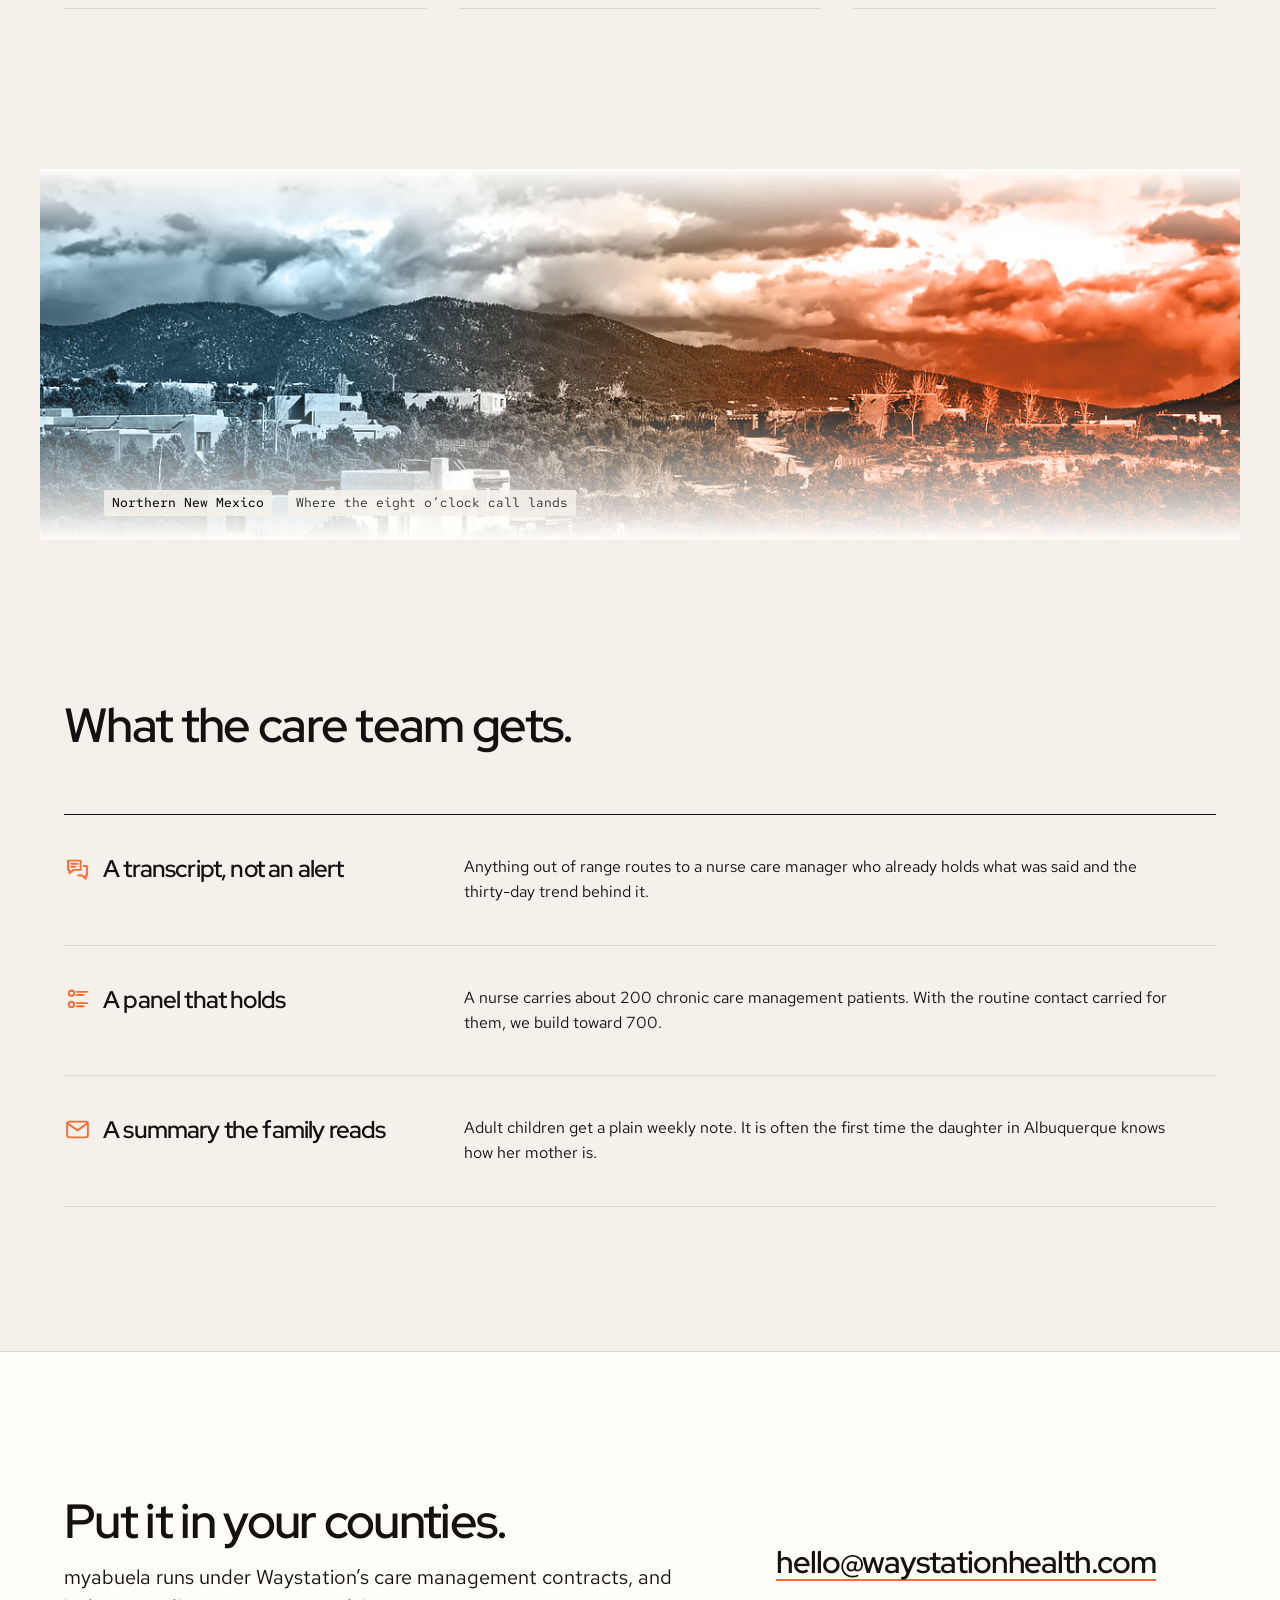
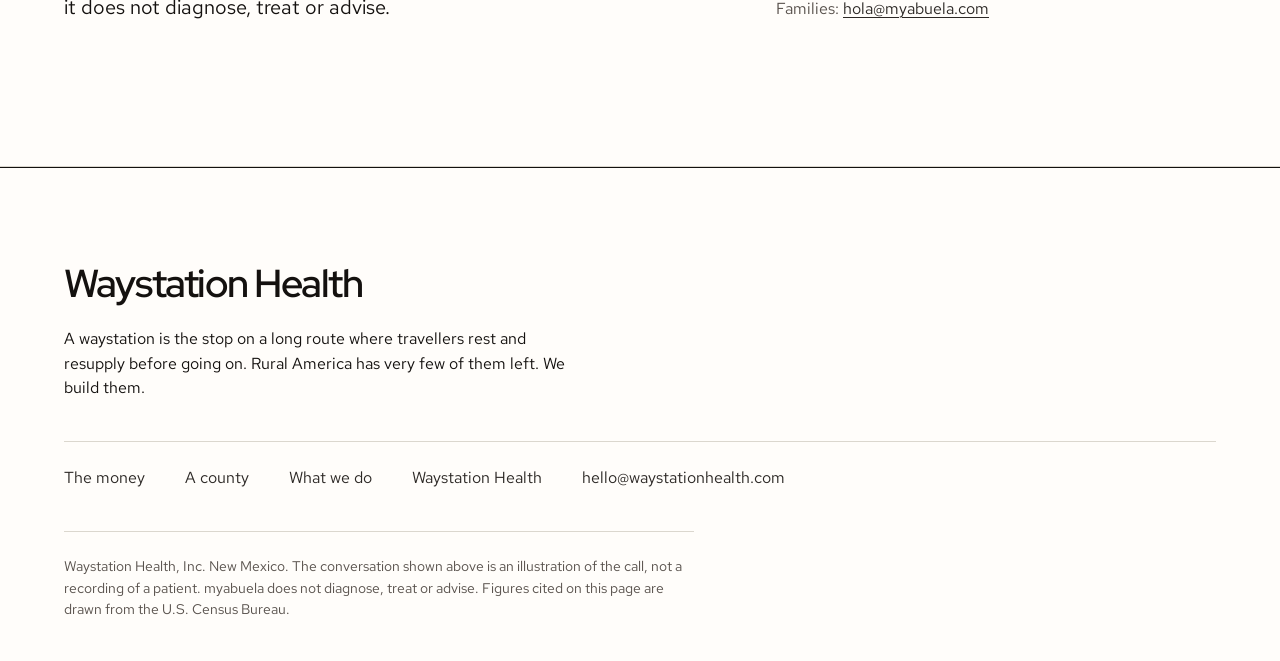
==== commit a3e26d11: "Waystation Health site" ====
--- a/myabuela.html
+++ b/myabuela.html
@@ -20,7 +20,7 @@
       Waystation Health
     </a>
     <nav aria-label="Primary">
-      <a href="index.html#markets">Markets we serve</a>
+      <a href="index.html#money">The money</a>
       <a href="index.html#work">What we do</a>
       <a href="#call">The call</a>
       <a href="#teams">For care teams</a>
@@ -78,7 +78,7 @@
     <div class="container">
       <div class="head">
         <h2>Why a telephone.</h2>
-        <p class="lead">The three facts that rule out every smartphone-first product in the counties we work in.</p>
+        <p class="lead">The three facts that rule out every smartphone-first product in rural New Mexico.</p>
       </div>
       <div class="section__body">
         <div class="creds creds--figures">
@@ -90,6 +90,13 @@
     </div>
   </section>
 
+  <figure class="band band--onpaper2">
+    <img src="./img/santa-fe-adobe.jpg" srcset="./img/santa-fe-adobe-sm.jpg 800w, ./img/santa-fe-adobe.jpg 1280w"
+         sizes="100vw" alt="Adobe houses under heavy cloud in northern New Mexico" loading="lazy" decoding="async">
+    <figcaption><b>Northern New Mexico</b> <span>Where the eight o&rsquo;clock call lands</span></figcaption>
+  </figure>
+
+
   <section class="section">
     <div class="container">
       <div class="head">
@@ -98,15 +105,15 @@
       <div class="section__body">
         <div class="rows">
           <div class="rows__row">
-            <h3>A transcript, not an alert</h3>
+            <h3><svg class="ico" viewBox="0 0 24 24" aria-hidden="true"><path d="M3.6 5h11.2v8.2H8.4l-3.6 3v-3H3.6z"/><path d="M6.4 7.8h5.6M6.4 10.4h3.4"/><path d="M17.6 9.8h2.8v8.4h-1.1v3l-3.2-3h-3.4"/></svg>A transcript, not an alert</h3>
             <p>Anything out of range routes to a nurse care manager who already holds what was said and the thirty-day trend behind it.</p>
           </div>
           <div class="rows__row">
-            <h3>A panel that holds</h3>
+            <h3><svg class="ico" viewBox="0 0 24 24" aria-hidden="true"><circle cx="6.6" cy="6.4" r="2.4"/><circle cx="6.6" cy="16.4" r="2.4"/><path d="M11.4 5.2h9.2M11.4 8h6M11.4 15.2h9.2M11.4 18h6"/></svg>A panel that holds</h3>
             <p>A nurse carries about 200 chronic care management patients. With the routine contact carried for them, we build toward 700.</p>
           </div>
           <div class="rows__row">
-            <h3>A summary the family reads</h3>
+            <h3><svg class="ico" viewBox="0 0 24 24" aria-hidden="true"><rect x="2.8" y="5" width="18.4" height="14" rx="1.8"/><path d="m3.4 6.6 8.6 6.2 8.6-6.2"/></svg>A summary the family reads</h3>
             <p>Adult children get a plain weekly note. It is often the first time the daughter in Albuquerque knows how her mother is.</p>
           </div>
         </div>
@@ -119,7 +126,7 @@
       <div class="close__top">
         <div class="head">
           <h2>Put it in your counties.</h2>
-          <p class="lead">myabuela is Waystation Health&rsquo;s first product. It runs under the care management contracts the platform is deployed against, and it does not diagnose, treat or advise.</p>
+          <p class="lead">myabuela runs under Waystation&rsquo;s care management contracts, and it does not diagnose, treat or advise.</p>
         </div>
         <div>
           <a class="mailto" href="mailto:hello@waystationhealth.com">hello@waystationhealth.com</a>
@@ -136,12 +143,13 @@
     <p class="mast__name">Waystation Health</p>
     <p class="mast__meaning">A waystation is the stop on a long route where travellers rest and resupply before going on. Rural America has very few of them left. We build them.</p>
     <div class="mast__links">
-      <a href="index.html#markets">Markets we serve</a>
+      <a href="index.html#money">The money</a>
+      <a href="index.html#county">A county</a>
       <a href="index.html#work">What we do</a>
       <a href="index.html">Waystation Health</a>
       <a href="mailto:hello@waystationhealth.com">hello@waystationhealth.com</a>
     </div>
-    <p class="mast__legal">Waystation Health, Inc. The conversation shown above is an illustration of the call, not a recording of a patient. myabuela does not diagnose, treat or advise. Figures cited on this page are drawn from the U.S. Census Bureau.</p>
+    <p class="mast__legal">Waystation Health, Inc. New Mexico. The conversation shown above is an illustration of the call, not a recording of a patient. myabuela does not diagnose, treat or advise. Figures cited on this page are drawn from the U.S. Census Bureau.</p>
   </div>
 </footer>
 
--- a/style.css
+++ b/style.css
@@ -151,6 +151,38 @@
   border-top: var(--rule-hair) solid var(--color-rule);
   font-size: var(--text-sm); color: var(--color-muted); max-width: 70ch; }
 
+/* ---------- milepost: the two states ---------- */
+.states { display: grid; grid-template-columns: repeat(2, minmax(0, 1fr)); gap: var(--gap-columns); align-items: start; }
+.entry__note { padding: var(--space-xl); display: grid; gap: var(--space-md); }
+.entry__note p { margin: 0; max-width: none; }
+.entry__links { display: flex; flex-wrap: wrap; gap: var(--space-sm) var(--space-lg);
+  margin-top: var(--space-xs); padding-top: var(--space-md);
+  border-top: var(--rule-hair) solid var(--color-rule); }
+.entry__links a { font-size: var(--text-md); color: var(--color-ink-2);
+  text-decoration: underline; text-decoration-color: var(--color-accent);
+  text-decoration-thickness: 2px; overflow-wrap: anywhere; }
+.entry__links a:hover { text-decoration-color: var(--color-ink); }
+
+/* ---------- milepost: the five markers ---------- */
+.steps { list-style: none; margin: 0; padding: 0; border-top: var(--rule-hair) solid var(--color-ink); }
+.steps__row { display: grid; grid-template-columns: minmax(0, 2fr) minmax(0, 10fr);
+  gap: var(--space-lg); padding-block: var(--space-xl);
+  border-bottom: var(--rule-hair) solid var(--color-rule); }
+.steps__mp { font-family: var(--font-outlier); font-variant-numeric: tabular-nums;
+  font-size: var(--text-lg); font-weight: 500; color: var(--color-accent); margin: 0; }
+.steps__row h3 { margin: 0 0 var(--space-xs); font-size: var(--text-title); }
+.steps__row p { margin: 0; }
+
+/* ---------- milepost: fit ---------- */
+.fit { display: grid; grid-template-columns: repeat(2, minmax(0, 1fr)); gap: var(--gap-columns);
+  border-top: var(--rule-hair) solid var(--color-ink); }
+.fit__col { padding-top: var(--space-lg); }
+.fit__col h3 { margin: 0 0 var(--space-md); font-size: var(--text-title); }
+.fit__col ul { margin: 0; padding: 0; list-style: none; }
+.fit__col li { padding-block: var(--space-sm); border-bottom: var(--rule-hair) solid var(--color-rule);
+  max-width: 46ch; }
+.fit__col li:last-child { border-bottom: 0; }
+
 /* ---------- myabuela ---------- */
 .ab-hero { padding-block: var(--space-4xl) var(--section-gap); }
 .ab-hero h1 { font-size: var(--text-display-s); overflow-wrap: break-word; min-width: 0; }
@@ -172,11 +204,133 @@
   color: var(--color-muted); white-space: nowrap; }
 .phone__said { margin: 0; color: var(--color-ink); }
 
+/* ---------- full bleed photograph band ----------
+ * Photographs ship greyscale and take their colour here, as a wash that runs
+ * cool on the left into terracotta on the right: the further out the road
+ * goes, the drier it gets, which is the whole argument of the site. Top and
+ * bottom feather into the paper so a band reads as part of the page. */
+.band { position: relative; isolation: isolate; overflow: hidden;
+  background: var(--color-paper-3); }
+.band img { display: block; width: 100%; height: clamp(200px, 29vw, 400px);
+  object-fit: cover; }
+.band::after { content: ""; position: absolute; inset: 0; z-index: 1;
+  pointer-events: none; mix-blend-mode: color;
+  background: linear-gradient(100deg,
+    var(--color-water) 0%, var(--color-water) 26%,
+    var(--color-contour) 54%,
+    var(--color-accent) 78%, var(--color-accent) 100%); }
+.band::before { content: ""; position: absolute; inset: 0; z-index: 2;
+  pointer-events: none;
+  background: linear-gradient(180deg,
+    var(--color-paper) 0%,
+    color-mix(in oklab, var(--color-paper) 10%, transparent) 26%,
+    color-mix(in oklab, var(--color-paper) 10%, transparent) 62%,
+    var(--color-paper) 100%); }
+.band--onpaper2::before { background: linear-gradient(180deg,
+    var(--color-paper-2) 0%,
+    color-mix(in oklab, var(--color-paper-2) 10%, transparent) 26%,
+    color-mix(in oklab, var(--color-paper-2) 10%, transparent) 62%,
+    var(--color-paper-2) 100%); }
+.band figcaption { position: absolute; z-index: 3; left: 0; right: 0; bottom: 0;
+  padding: var(--space-lg) var(--gutter); font-family: var(--font-outlier);
+  font-size: var(--text-xs); display: flex; flex-wrap: wrap;
+  gap: var(--space-2xs) var(--space-md); }
+/* each part carries its own paper chip, so a caption stays legible over
+ * whatever part of the photograph it lands on */
+.band figcaption b, .band figcaption span { padding: 3px var(--space-xs);
+  border-radius: 3px; background: color-mix(in oklab, var(--color-paper) 86%, transparent); }
+.band figcaption b { font-weight: 500; color: var(--color-ink); }
+.band figcaption span { color: var(--color-ink-2); }
+
+/* ---------- framed figure ---------- */
+.figure { margin: 0; display: grid; gap: var(--space-md); }
+.figure__frame { background: var(--color-sheet); padding: var(--space-xl);
+  border-radius: var(--radius-entry); box-shadow: 0 0 0 1px var(--color-ink); }
+.figure figcaption { font-size: var(--text-sm); color: var(--color-muted);
+  max-width: 76ch; }
+
+/* ---------- New Mexico, by county ---------- */
+.nmmap { display: block; inline-size: auto; max-inline-size: 100%;
+  block-size: auto; max-block-size: 480px; margin-inline: auto; }
+.nmmap__rest path { fill: var(--color-paper-3); stroke: var(--color-sheet);
+  stroke-width: 2.4; }
+.nmmap__home path { fill: var(--color-accent); stroke: var(--color-sheet);
+  stroke-width: 2.4; }
+.nmmap__pin { fill: none; stroke: var(--color-ink); stroke-width: 3; }
+
+.legend { display: flex; flex-wrap: wrap; gap: var(--space-sm) var(--space-lg); }
+.legend > span { display: inline-flex; align-items: center; gap: var(--space-xs);
+  font-family: var(--font-outlier); font-size: var(--text-xs);
+  color: var(--color-ink-2); }
+.legend i { inline-size: 15px; block-size: 15px; border-radius: 3px; flex: none; }
+.legend i.is-home { background: var(--color-accent); }
+.legend i.is-rest { background: var(--color-paper-3);
+  box-shadow: inset 0 0 0 1px var(--color-rule); }
+
+/* ---------- bars ---------- */
+.bars { display: grid; gap: var(--space-lg); }
+.bar__top { display: flex; justify-content: space-between; align-items: baseline;
+  gap: var(--space-md); margin-bottom: var(--space-xs); }
+.bar__top p { margin: 0; max-width: none; }
+.bar__name { font-size: var(--text-md); }
+.bar__val { font-family: var(--font-outlier); font-variant-numeric: tabular-nums;
+  font-weight: 500; font-size: var(--text-lg); }
+.bar__track { block-size: 15px; border-radius: var(--radius-pill);
+  background: color-mix(in oklab, var(--color-ink) 10%, transparent);
+  overflow: hidden; }
+.bar__fill { block-size: 100%; border-radius: var(--radius-pill);
+  background: var(--color-accent); }
+.bar__fill--quiet { background: var(--color-contour); }
+.bar__fill--green { background: var(--color-hedge); }
+.bar__note { font-size: var(--text-sm); color: var(--color-muted);
+  margin: var(--space-xs) 0 0; }
+
+/* ---------- a count, drawn ---------- */
+.dots { display: flex; flex-wrap: wrap; gap: 5px; margin-block: var(--space-sm); }
+.dots i { inline-size: 14px; block-size: 14px; border-radius: 3px; flex: none;
+  background: var(--color-paper-3); box-shadow: inset 0 0 0 1px var(--color-rule); }
+.dots i.is-on { background: var(--color-accent); box-shadow: none; }
+.counts { display: grid; gap: var(--space-xl);
+  grid-template-columns: repeat(auto-fit, minmax(230px, 1fr)); }
+/* the counts sit inside .case, which is a two column grid, so they have to be
+ * told to run the whole width rather than drop into the narrow column */
+.case > .counts { grid-column: 1 / -1; margin-top: var(--space-2xl);
+  padding-top: var(--space-2xl);
+  border-top: var(--rule-hair) solid var(--color-rule); }
+.count h3 { margin: 0; font-size: var(--text-md); font-weight: 500; }
+.count p { margin: 0; font-size: var(--text-sm); color: var(--color-muted); }
+
+/* ---------- line icons ---------- */
+.ico { inline-size: 27px; block-size: 27px; flex: none; color: var(--color-accent);
+  fill: none; stroke: currentColor; stroke-width: 1.7;
+  stroke-linecap: round; stroke-linejoin: round; }
+.rows__row h3, .states h3 { display: flex; align-items: flex-start;
+  gap: var(--space-sm); }
+.fit__col li { display: flex; align-items: flex-start; gap: var(--space-sm); }
+.fit__col .ico { inline-size: 21px; block-size: 21px; margin-top: 2px;
+  color: var(--color-hedge); }
+.fit__col--no .ico { color: var(--color-accent); }
+
+/* ---------- the five markers, as a road ---------- */
+.steps--flow { position: relative; }
+.steps--flow::before { content: ""; position: absolute; inset-block: 58px;
+  inset-inline-start: 43px; inline-size: 2px; background: var(--color-rule); }
+.steps--flow .steps__row { grid-template-columns: 112px minmax(0, 1fr);
+  align-items: start; }
+.steps--flow .steps__mp { position: relative; z-index: 1; display: inline-block;
+  padding: var(--space-xs) var(--space-sm); border-radius: var(--radius-pill);
+  background: var(--color-paper); color: var(--color-ink);
+  box-shadow: 0 0 0 2px var(--color-accent); font-size: var(--text-md); }
+.section--paper2 .steps--flow .steps__mp { background: var(--color-paper-2); }
+
 /* ---------- responsive ---------- */
 @media (max-width: 68rem) {
   .close .mailto { font-size: var(--text-xl); }
 }
 @media (max-width: 60rem) {
+  .states { grid-template-columns: minmax(0, 1fr); }
+  .fit { grid-template-columns: minmax(0, 1fr); gap: var(--space-xl); }
+  .steps__row { grid-template-columns: minmax(0, 1fr); gap: var(--space-xs); }
   .case { grid-template-columns: minmax(0, 1fr); gap: var(--space-2xl); }
   .close__top { grid-template-columns: minmax(0, 1fr); gap: var(--space-xl); align-items: start; }
   .close .mailto { font-size: var(--text-xl); }
@@ -187,6 +341,12 @@
   .rows__row { grid-template-columns: minmax(0, 1fr); gap: var(--space-sm); }
   .hero { min-height: auto; }
   .hero__body { padding-block: var(--space-4xl) var(--space-3xl); }
+  .band figcaption { padding-inline: var(--space-lg); }
+  .figure__frame { padding: var(--space-lg); }
+  .steps--flow .steps__row { grid-template-columns: minmax(0, 1fr);
+    gap: var(--space-sm); }
+  .steps--flow::before { display: none; }
+  .steps--flow .steps__mp { justify-self: start; }
 }
 @media (max-width: 40rem) {
   .close .mailto { font-size: var(--text-lg); }
@@ -200,51 +360,3 @@
 @media (prefers-reduced-motion: reduce) {
   .btn { transition: none; }
 }
-
-/* ---------- markets: the states, in tabs ---------- */
-.tabs { margin-top: var(--space-xl); }
-.tablist { display: flex; flex-wrap: wrap; gap: var(--space-2xs);
-  border-bottom: 2px solid var(--color-ink); }
-.tablist button { font-family: var(--font-display); font-weight: var(--display-weight);
-  letter-spacing: var(--tracking-display); font-size: var(--text-md);
-  color: var(--color-muted); background: transparent; cursor: pointer;
-  border: var(--rule-hair) solid transparent; border-bottom: 0;
-  border-radius: var(--radius-pill) var(--radius-pill) 0 0;
-  padding: var(--space-sm) var(--space-md); margin-bottom: -2px;
-  transition: color var(--dur-micro) var(--ease-out),
-              background var(--dur-micro) var(--ease-out); }
-.tablist button:hover { color: var(--color-ink); background: var(--color-paper-3); }
-.tablist button[aria-selected="true"] { color: var(--color-ink);
-  background: var(--color-paper-2); border-color: var(--color-ink);
-  border-bottom: 2px solid var(--color-paper-2); }
-.market { padding-top: var(--space-2xl); }
-.market[hidden] { display: none; }
-.market .head h3 { font-family: var(--font-display); font-weight: var(--display-weight);
-  font-size: var(--text-section); letter-spacing: var(--tracking-display);
-  line-height: 1.04; margin: 0 0 var(--space-md); color: var(--color-ink);
-  text-wrap: balance; }
-.stance { display: inline-block; margin-bottom: var(--space-md);
-  font-family: var(--font-outlier); font-size: var(--text-xs);
-  padding: var(--space-3xs) var(--space-xs); border-radius: var(--radius-pill);
-  border: var(--rule-hair) solid var(--color-rule); color: var(--color-muted);
-  background: var(--color-paper-3); }
-.stance--live { color: var(--color-accent); background: var(--color-accent-soft);
-  border-color: var(--color-accent); }
-.sources { margin-top: var(--space-lg); font-size: var(--text-xs);
-  color: var(--color-muted); }
-
-/* the tablist wraps to more than one line here, so a connected edge stops
-   reading as connected. Separate the strip from the panel instead. */
-@media (max-width: 760px) {
-  .tablist { border-bottom: 0; gap: var(--space-xs); padding-bottom: var(--space-md); }
-  .tablist button { border: var(--rule-hair) solid var(--color-rule);
-    border-radius: var(--radius-pill); margin-bottom: 0; }
-  .tablist button[aria-selected="true"] { background: var(--color-ink);
-    color: var(--color-paper); border-color: var(--color-ink); }
-  .market { padding-top: 0; }
-}
-
-/* with no script every panel stays readable, stacked */
-.no-js .tablist { display: none; }
-.no-js .market[hidden] { display: block; }
-.no-js .market { padding-top: var(--space-2xl); }
